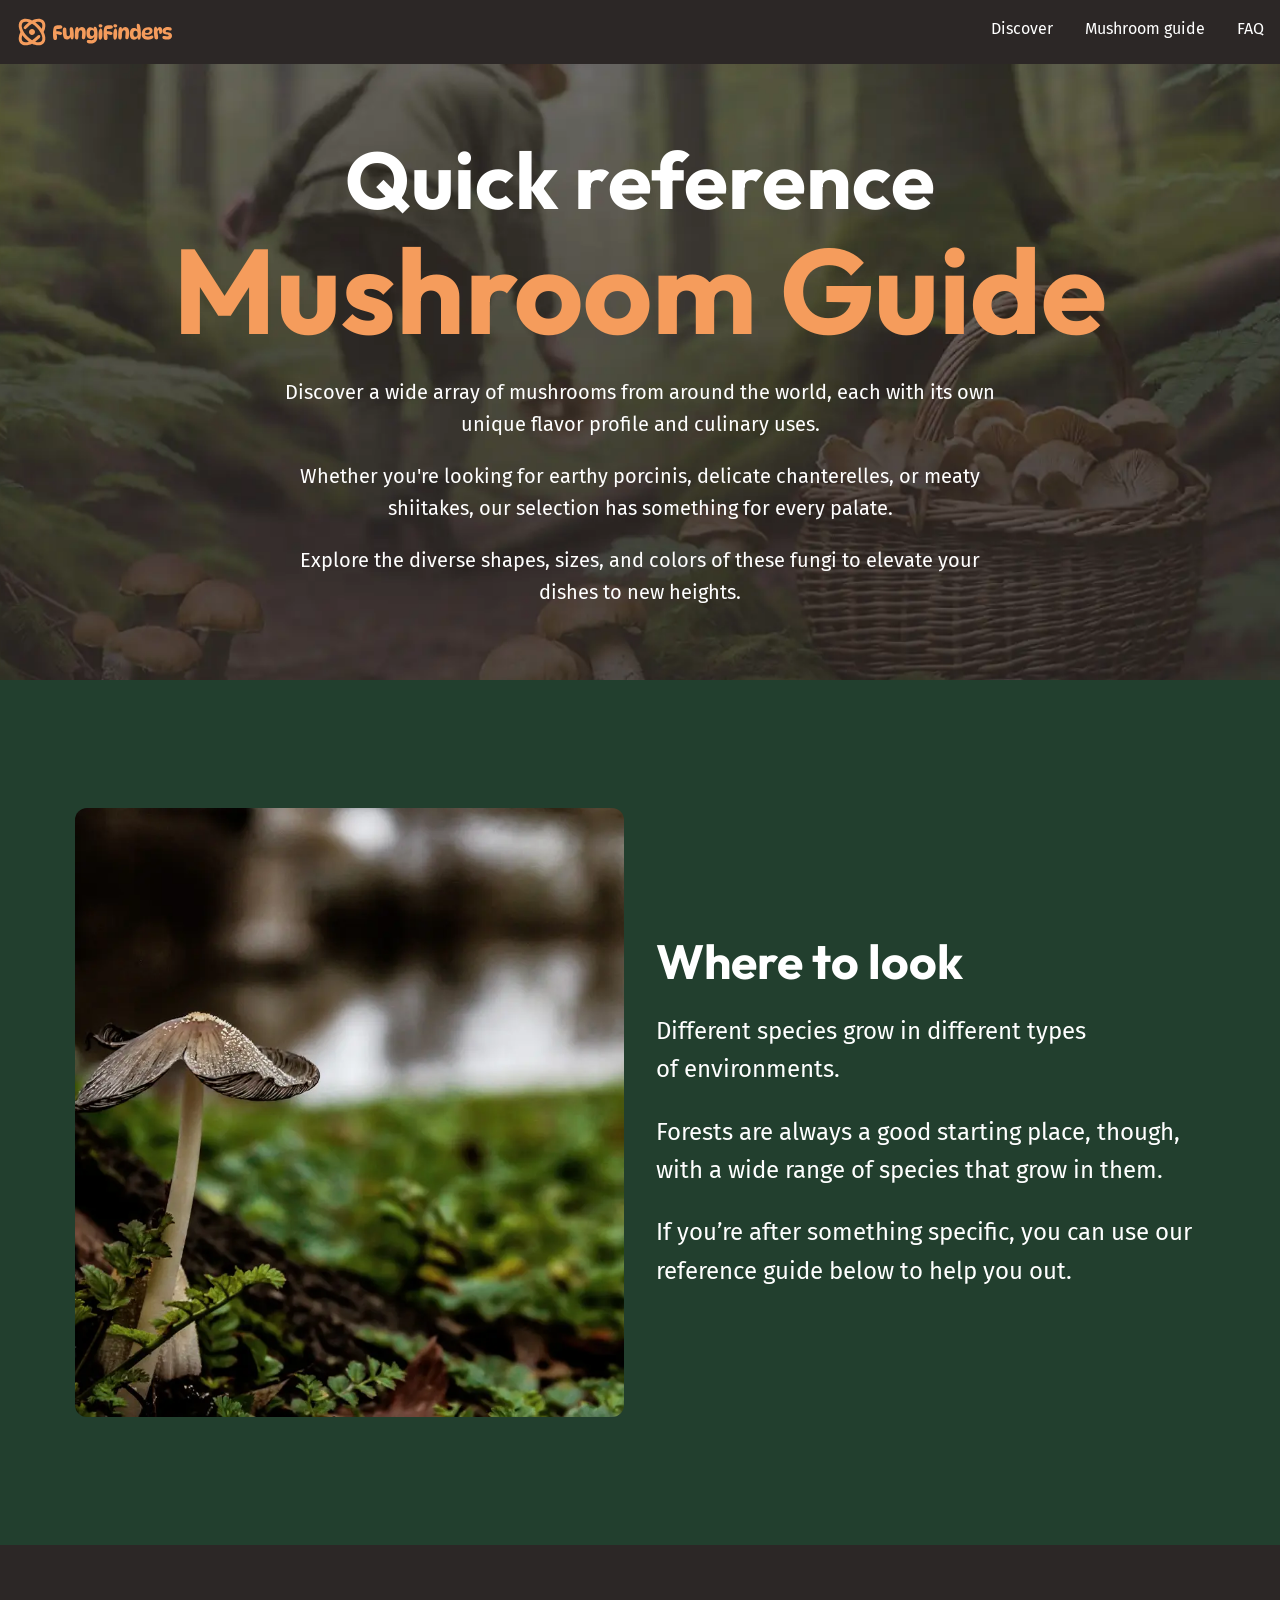
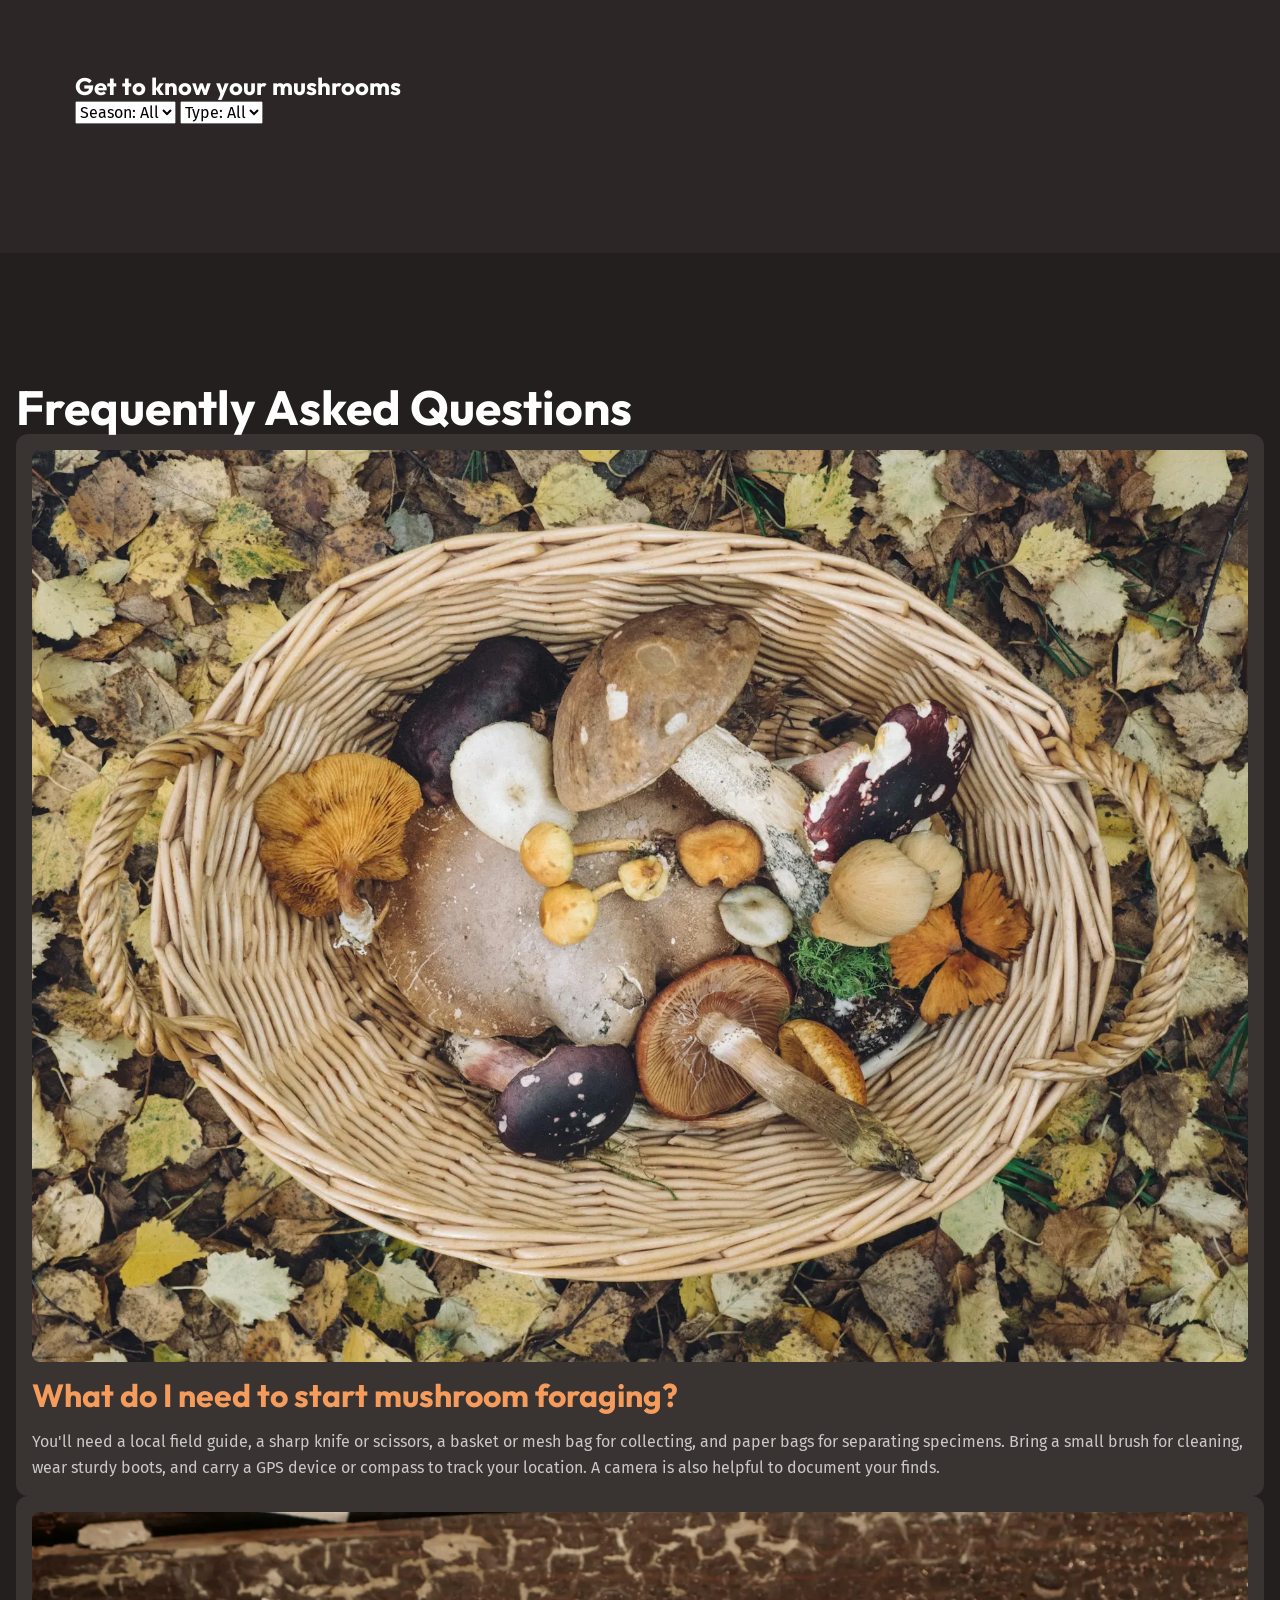
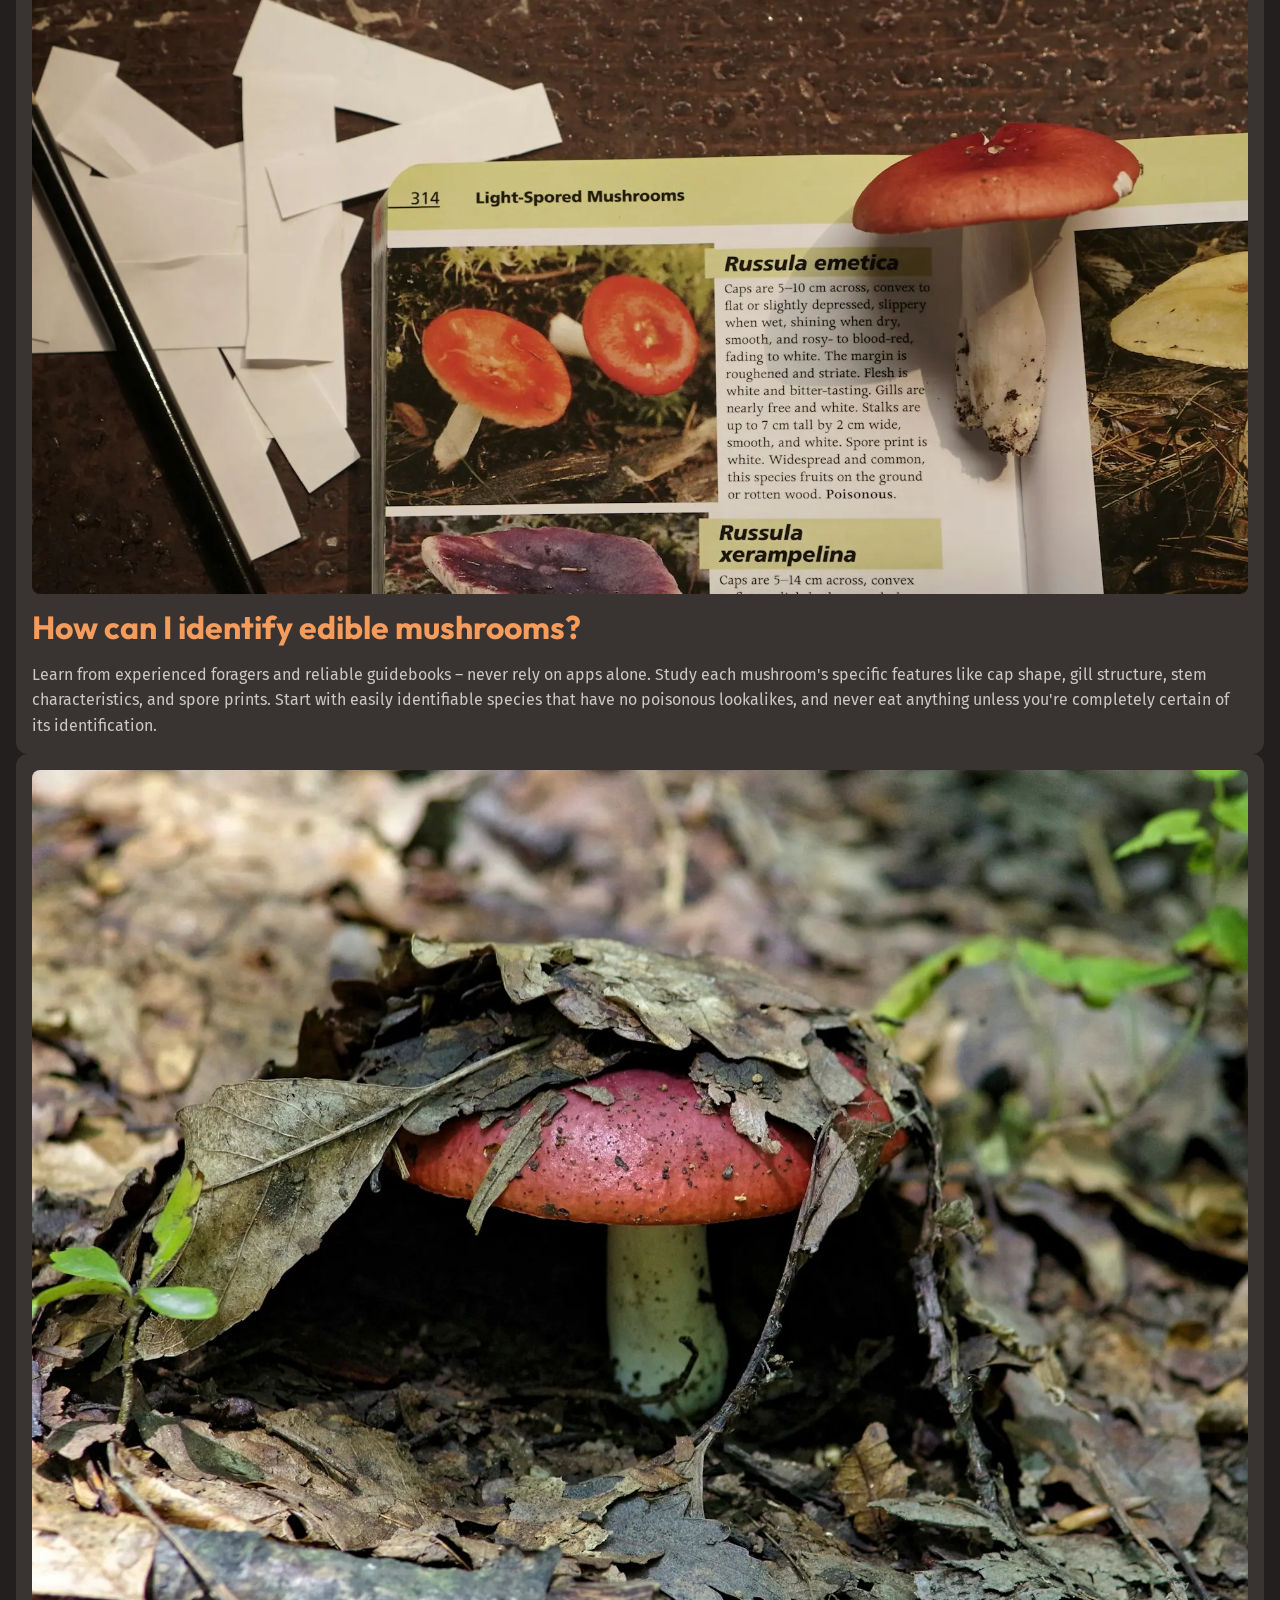
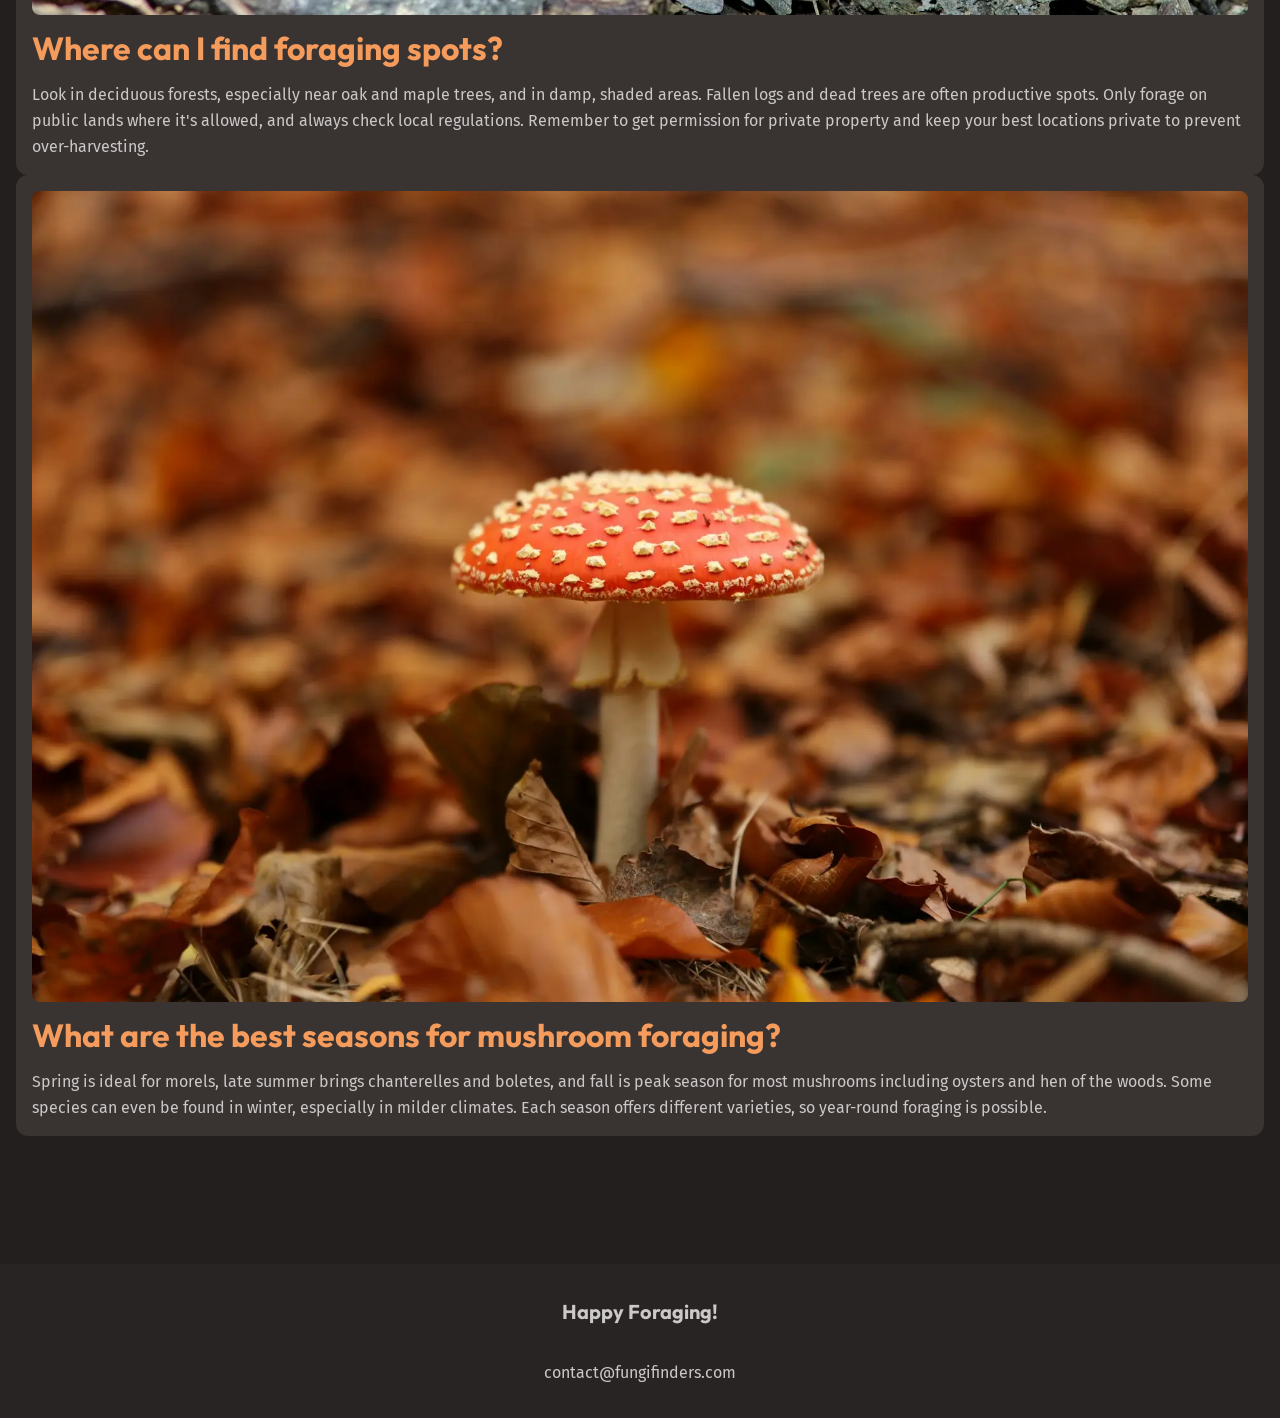
==== mashroom-guide.html @ 483f6371 "feat: stepup the basic html strcture for mashroom-guide html page" ====
<!DOCTYPE html>
<html lang="en">
  <head>
    <meta charset="UTF-8" />
    <meta name="viewport" content="width=device-width, initial-scale=1.0" />
    <link href="styles/styles.css" rel="stylesheet" />
    <script src="main.js" defer></script>
    <title>FungiFinders</title>
  </head>
  <body>
    <a class="skip-to-main" href="#main">Skip to main content</a>
    <header class="site-header">
      <div class="wrapper" data-width="wide">
        <div class="site-header__inner">
          <img src="assets/images/fungi-finders.svg" alt="Fungi Finders" />
          <button aria-controls="primary-nav" aria-expanded="false">
            <span class="visually-hidden">Menu</span>
            <img src="assets/images/hamburger.svg" alt="" />
          </button>
          <nav id="primary-nav" class="primary-navigation">
            <ul>
              <li><a href="/">Discover</a></li>
              <li><a href="#">Mushroom guide</a></li>
              <li><a href="#">FAQ</a></li>
            </ul>
          </nav>
        </div>
      </div>
    </header>
    <main id="main">
      <section class="hero flow section" data-padding="compact">
        <div class="wrapper">
          <h1 class="hero__title">
            Quick reference
            <span>Mushroom Guide</span>
          </h1>
        </div>
        <div class="wrapper" data-width="narrow">
          <div class="flow">
            <p>
              Discover a wide array of mushrooms from around the world, each
              with its own unique flavor profile and culinary uses.
            </p>
            <p>
              Whether you're looking for earthy porcinis, delicate chanterelles,
              or meaty shiitakes, our selection has something for every palate.
            </p>
            <p>
              Explore the diverse shapes, sizes, and colors of these fungi to
              elevate your dishes to new heights.
            </p>
          </div>
        </div>
      </section>

      <section class="background-accent section">
        <div class="wrapper">
          <div
            class="equal-columns"
            data-gap="large"
            data-vertical-alignment="centered"
          >
            <div>
              <img
                src="/assets//images/where-to-look.webp"
                alt="A closeup of a mushroom growing on a lush green forest floor"
              />
            </div>
            <div class="flow text-high-contrast font-size-lg">
              <h2 class="section-title">Where to look</h2>
              <p>Different species grow in different types of environments.</p>
              <p>
                Forests are always a good starting place, though, with a wide
                range of species that grow in them.
              </p>
              <p>
                If you’re after something specific, you can use our reference
                guide below to help you out.
              </p>
            </div>
          </div>
        </div>
      </section>

      <section class="section">
        <div class="wrapper">
          <h2 class="section_title">Get to know your mushrooms</h2>
          <select name="season" id="season">
            <option value="all">Season: All</option>
            <option value="spring">Spring</option>
            <option value="summer">Summer</option>
            <option value="fall">Fall</option>
          </select>
          <select name="edible" id="edible">
            <option value="all">Type: All</option>
            <option value="edible">Edible</option>
            <option value="toxic">Toxic</option>
          </select>
          <div>
            <!-- 12 Cards-->
          </div>
        </div>
      </section>
      <section class="background-extra-dark section">
        <div class="wrapper" data-width="wide">
          <h2 class="section-title">Frequently Asked Questions</h2>

          <div class="card">
            <img
              src="/assets/images/start-foraging.webp"
              alt="a basket full of a viarity of wild mushrooms"
            />
            <h3 class="card__title">
              What do I need to start mushroom foraging?
            </h3>
            <p>
              You'll need a local field guide, a sharp knife or scissors, a
              basket or mesh bag for collecting, and paper bags for separating
              specimens. Bring a small brush for cleaning, wear sturdy boots,
              and carry a GPS device or compass to track your location. A camera
              is also helpful to document your finds.
            </p>
          </div>
          <div class="card">
            <img
              src="assets/images/identify-mushrooms.webp"
              alt="A wild mushroom on top of a page in a mushroom identification book, giving detailed information about that mushroom"
            />
            <h3 class="card__title">How can I identify edible mushrooms?</h3>
            <p>
              Learn from experienced foragers and reliable guidebooks – never
              rely on apps alone. Study each mushroom's specific features like
              cap shape, gill structure, stem characteristics, and spore prints.
              Start with easily identifiable species that have no poisonous
              lookalikes, and never eat anything unless you're completely
              certain of its identification.
            </p>
          </div>
          <div class="card">
            <img
              src="assets/images/where-to-find.webp"
              alt="A mushroom under a pile of leaves, with only one side of it visible"
            />
            <h3 class="card__title">Where can I find foraging spots?</h3>
            <p>
              Look in deciduous forests, especially near oak and maple trees,
              and in damp, shaded areas. Fallen logs and dead trees are often
              productive spots. Only forage on public lands where it's allowed,
              and always check local regulations. Remember to get permission for
              private property and keep your best locations private to prevent
              over-harvesting.
            </p>
          </div>
          <div class="card">
            <img
              src="assets/images/best-seasons.webp"
              alt="A white stemmed mushroom, with a bright orange cap with white spots"
            />
            <h3 class="card__title">
              What are the best seasons for mushroom foraging?
            </h3>
            <p>
              Spring is ideal for morels, late summer brings chanterelles and
              boletes, and fall is peak season for most mushrooms including
              oysters and hen of the woods. Some species can even be found in
              winter, especially in milder climates. Each season offers
              different varieties, so year-round foraging is possible.
            </p>
          </div>
        </div>
      </section>
    </main>
    <footer class="site-footer">
      <p class="site-footer__title">Happy Foraging!</p>
      <a href="mailto:contact@fungifinders.com">contact@fungifinders.com</a>
    </footer>
  </body>
</html>
---- styles/styles.css ----
@font-face {
  font-family: "Outfit";
  src: local("Outfit"), url("../assets/fonts/Outfit-Regular.ttf");
}

@font-face {
  font-family: "Outfit";
  src: local("Outfit Bold"), url("../assets/fonts/Outfit-Bold.ttf");
  font-weight: bold;
}

@font-face {
  font-family: "Fira Sans";
  src: local("FiraSans"), url("../assets/fonts/FiraSans-Regular.ttf");
}

@layer reset {
  *,
  *::before,
  *::after {
    box-sizing: border-box;
  }

  /* https://kilianvalkhof.com/2022/css-html/your-css-reset-needs-text-size-adjust-probably/ */
  html {
    -moz-text-size-adjust: none;
    -webkit-text-size-adjust: none;
    text-size-adjust: none;
  }

  body,
  h1,
  h2,
  h3,
  h4,
  p,
  figure,
  blockquote,
  dl,
  dd {
    margin: 0;
  }

  /* https://www.scottohara.me/blog/2019/01/12/lists-and-safari.html */
  [role="list"] {
    list-style: none;
    margin: 0;
    padding: 0;
  }

  body {
    min-block-size: 100vh;
    line-height: 1.6;
  }

  h1,
  h2,
  h3,
  button,
  input,
  label {
    line-height: 1.1;
  }

  h1,
  h2,
  h3,
  h4 {
    text-wrap: balance;
  }

  p,
  li {
    text-wrap: pretty;
  }

  img,
  picture {
    max-inline-size: 100%;
    display: block;
  }

  input,
  button,
  textarea,
  select {
    font: inherit;
  }
}

@layer base {
  :root {
    --clr-white: hsl(0, 0%, 100%);
    --clr-gray-100: hsl(0, 2%, 79%);
    --clr-brand-400: hsl(25, 88%, 75%);
    --clr-brand-500: hsl(25, 88%, 66%);
    --clr-green-400: hsl(143, 19%, 49%);
    --clr-green-500: hsl(143, 38%, 37%);
    --clr-green-600: hsl(145, 29%, 19%);
    --clr-brown-500: hsl(10, 5%, 25%);
    --clr-brown-600: hsl(9, 7%, 21%);
    --clr-brown-700: hsl(9, 8%, 16%);
    --clr-brown-800: hsl(0, 6%, 15%);
    --clr-brown-900: hsl(0, 6%, 13%);

    --clr-orange-500: hsl(28, 43%, 28%);
    --clr-red-500: hsl(359, 34%, 24%);
    --clr-teal-500: hsl(186, 42%, 25%);

    --ff-body: "Fira Sans", sans-serif;
    --ff-heading: "Outfit", sans-serif;

    --fs-300: 0.875rem;
    --fs-400: 1rem;
    --fs-500: 1.125rem;
    --fs-600: 1.25rem;
    --fs-700: 1.5rem;
    --fs-800: 2rem;
    --fs-900: 3.75rem;
    --fs-1000: 3.75rem;

    @media (width > 760px) {
      --fs-500: 1.25rem;
      --fs-600: 1.5rem;
      --fs-700: 2rem;
      --fs-800: 3rem;
      --fs-900: 5rem;
      --fs-1000: 7.5rem;
    }
  }

  :root {
    --text-main: var(--clr-gray-100);
    --text-high-contrast: var(--clr-white);
    --text-brand: var(--clr-brand-500);
    --text-brand-light: var(--clr-brand-400);

    --background-accent-light: var(--clr-green-400);
    --background-accent-main: var(--clr-green-500);
    --background-accent-dark: var(--clr-green-600);

    --background-extra-light: var(--clr-brown-500);
    --background-light: var(--clr-brown-600);
    --background-main: var(--clr-brown-700);
    --background-dark: var(--clr-brown-800);
    --background-extra-dark: var(--clr-brown-900);

    --font-size-heading-sm: var(--fs-700);
    --font-size-heading-regular: var(--fs-800);
    --font-size-heading-lg: var(--fs-900);
    --font-size-heading-xl: var(--fs-1000);

    --font-size-sm: var(--fs-300);
    --font-size-regular: var(--fs-400);
    --font-size-md: var(--fs-500);
    --font-size-lg: var(--fs-600);

    --border-radius-1: 0.25rem;
    --border-radius-2: 0.5rem;
    --border-radius-3: 0.75rem;
  }

  html {
    font-family: var(--ff-body);
    line-height: 1.6;
  }

  body {
    font-size: var(--font-size-regular);
    color: var(--text-main);
    background-color: var(--background-main);
  }

  h1,
  h2,
  h3,
  h4 {
    font-family: var(--ff-heading);
    font-weight: 700;
    color: var(--text-high-contrast);
  }

  a {
    color: var(--text-high-contrast);
  }

  a:hover,
  a:focus-visible {
    color: var(--text-brand);
  }

  img {
    border-radius: var(--border-radius-2);

    @media (width > 760px) {
      border-radius: var(--border-radius-3);
    }
  }
}

@layer layout {
  .flow > * + * {
    margin-block-start: 1em;
  }

  .section {
    --padding: 3.75rem;
    padding-block: var(--padding);

    @media (width > 760px) {
      --padding: 8rem;

      &[data-padding="compact"] {
        --padding: 4.5rem;
      }
    }
  }

  .wrapper {
    --wrapper-max-size: 1130px;

    max-inline-size: var(--wrapper-max-size);
    margin-inline: auto;
    padding-inline: 1rem;

    /* help to match figma width size by removing padding from width*/
    box-sizing: content-box;

    &[data-width="narrow"] {
      --wrapper-max-size: 720px;
    }
    &[data-width="wide"] {
      --wrapper-max-size: 1330px;
    }
  }
}

@layer components {

  .skip-to-main:not(:focus) {
    clip: rect(0 0 0 0);
    clip-path: inset(50%);
    height: 1px;
    overflow: hidden;
    position: absolute;
    white-space: nowrap;
    width: 1px;
  }

  .skip-to-main {
    text-decoration: none;
    font-size: var(--font-size-lg);
    color: var(--text-high-contrast);
    background-color: var(--background-accent-main);
    padding: 1rem;
    border-radius: var(--border-radius-2);
    position: absolute;
    top: 10px;
    left: 10px;
  }

  .site-header {
    padding-block: 1rem;
  }

  .site-header__inner {
    display: flex;
    justify-content: space-between;
    gap: 0.5rem 2rem;
    flex-wrap: wrap;
  }

  [aria-controls="primary-nav"] {
    display: none;
  }

  [aria-controls="primary-nav"]{
    z-index: 100;
    background-color: transparent;
    border: 0;

    img {
      border-radius: 0;
      cursor: pointer;
    }
  }

  .primary-navigation {
    ul {
      display: flex;
      gap: 2rem;
      flex-wrap: wrap;
      list-style: none;
      margin: 0;
      padding: 0;
    }
    a {
      text-decoration: none;
    }

    @media (width < 760px) {
      display: none;
      position: absolute;
      z-index: 10;
      top: 0;
      right: 0;
      background-color: var(--background-accent-main);
      padding: 2rem;
      font-size: var(--font-size-lg);
      font-weight: 700;
      border-radius: 0 0 0 var(--border-radius-2);

      ul {
        flex-direction: column;
        gap: 0;
      }

      li + li {
        margin-block-start: 2rem;
        padding-block-start: 2rem;
        border-block-start: 2px solid var(--background-accent-light);
      }
    }
  }

  @media (width < 760px) {
    [aria-controls="primary-nav"] {
      display: block;
    }

    [aria-expanded="true"] ~ .primary-navigation {
      display: block;
    }
  }

  .site-footer {
    background-color: var(--background-dark);
    padding-block: 2rem;
    text-align: center;

    display: grid;
    gap: 2rem;

    a {
      text-decoration: none;
      color: var(--text-main);

      &:hover,
      &:focus-visible {
        color: var(--text-brand-light);
      }
    }
  }

  .site-footer__title {
    font-size: var(--font-size-md);
    font-family: var(--ff-heading);
    font-weight: 700;
  }

  .equal-columns {
    display: grid;
    gap: var(--equal-columns-gap, 1rem);
    align-items: var(--equal-columns-vertical-alignment, stretch);

    @media (width > 760px) {
      grid-auto-flow: column;
      grid-auto-columns: 1fr;
    }

    &[data-gap="large"] {
      --equal-columns-gap: 2rem;
    }
    &[data-vertical-alignment="centered"] {
      --equal-columns-vertical-alignment: center;
    }
  }

  .hero {
    text-align: center;
    color: var(--text-high-contrast);
    font-size: var(--font-size-md);
    background-image: url("../assets/images/hero.webp");
    background-size: cover;
    background-position: center;
  }

  .hero__title {
    font-size: var(--font-size-heading-lg);

    span {
      color: var(--text-brand);
      font-size: var(--font-size-heading-xl);
      display: block;
    }
  }

  .card {
    display: grid;
    gap: var(--card-gap, 1rem);
    align-content: start;
    justify-items: start;
    padding: 1rem;
    border-radius: var(--border-radius-3);
    background-color: var(--background-light);

    img {
      border-radius: var(--border-radius-2);
    }
  }
  .card__title {
    color: var(--card-title-color, var(--text-brand));
    font-size: var(--card-title-font-size, var(--font-size-heading-sm));
  }

  .button {
    display: inline-flex;
    cursor: pointer;
    text-decoration: none;
    font-size: var(--font-size-md);
    font-family: var(--ff-heading);
    font-weight: 700;
    background-color: var(--background-accent-main);
    padding: 0.5rem 1rem;
    border-radius: var(--border-radius-1);
  }

  .button:hover,
  .button:focus-visible {
    color: var(--text-high-contrast);
    background-color: var(--background-accent-light);
  }
}

@layer utilities {
  .visually-hidden {
    clip: rect(0 0 0 0);
    clip-path: inset(50%);
    height: 1px;
    overflow: hidden;
    position: absolute;
    white-space: nowrap;
    width: 1px;
  }

  .text-center {
    text-align: center;
  }

  .text-brand {
    color: var(--text-brand);
  }

  .text-high-contrast {
    color: var(--text-high-contrast);
  }

  .section-title {
    font-size: var(--font-size-heading-regular);
  }

  .background-base {
    background-color: var(--background-main);
  }
  .background-light {
    background-color: var(--background-light);
  }
  .background-extra-light {
    background-color: var(--background-extra-light);
  }
  .background-dark {
    background-color: var(--background-dark);
  }
  .background-extra-dark {
    background-color: var(--background-extra-dark);
  }

  .background-accent {
    background-color: var(--background-accent-dark);
  }

  .font-size-sm {
    font-size: var(--font-size-sm);
  }

  .font-size-regular {
    font-size: var(--font-size-regular);
  }
  .font-size-md {
    font-size: var(--font-size-md);
  }
  .font-size-lg {
    font-size: var(--font-size-lg);
  }
}
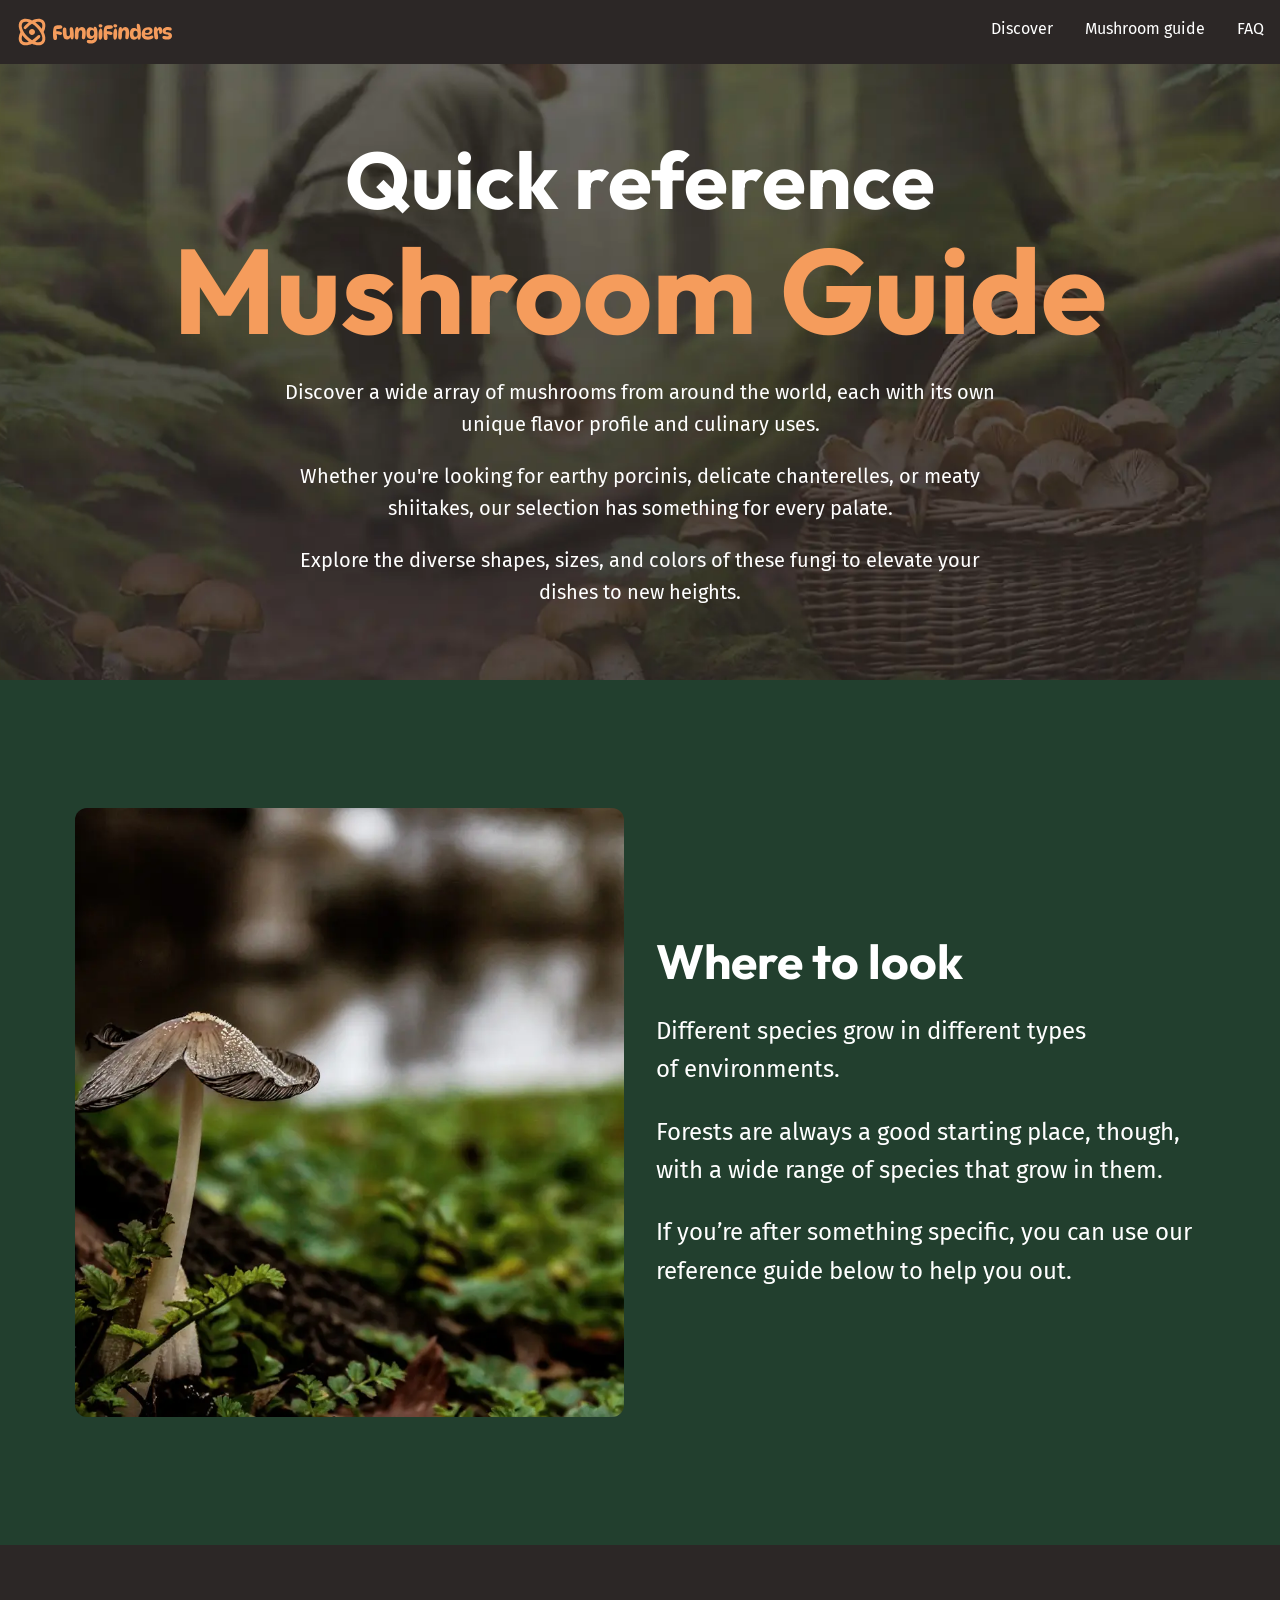
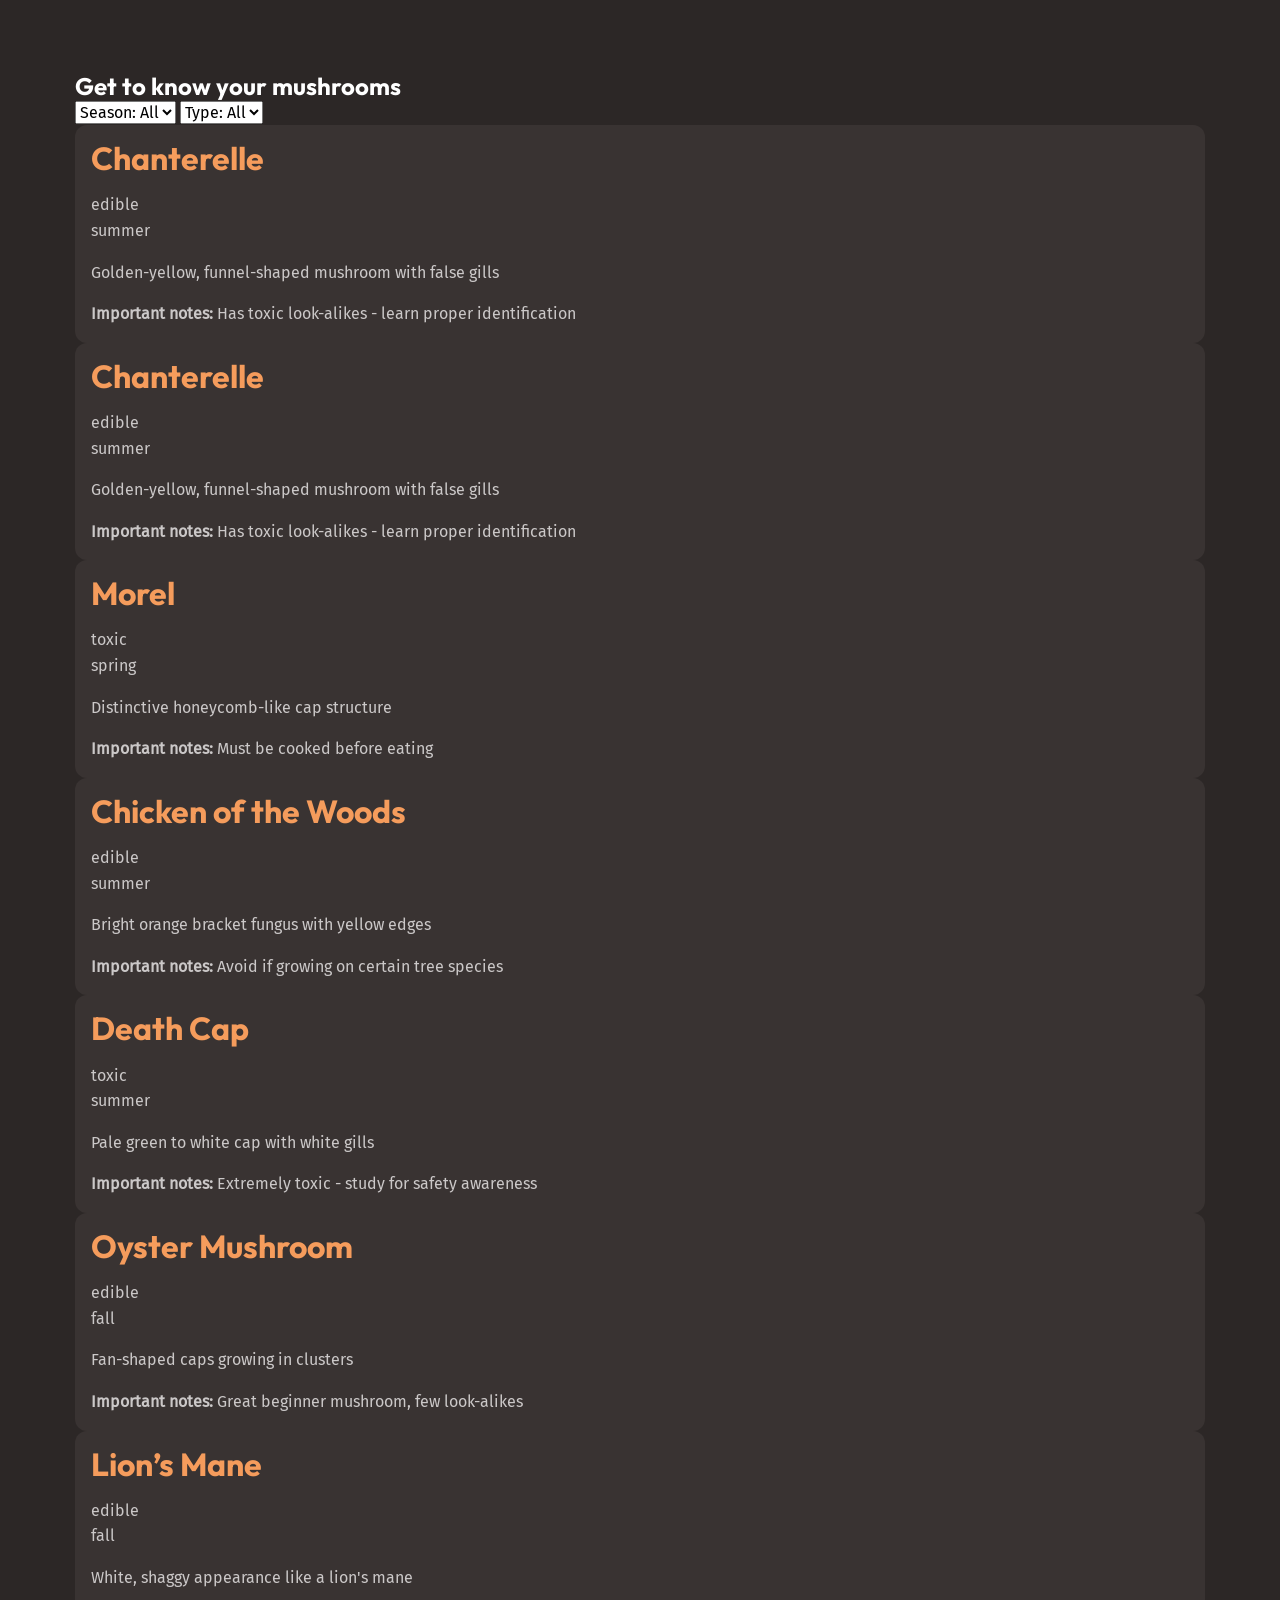
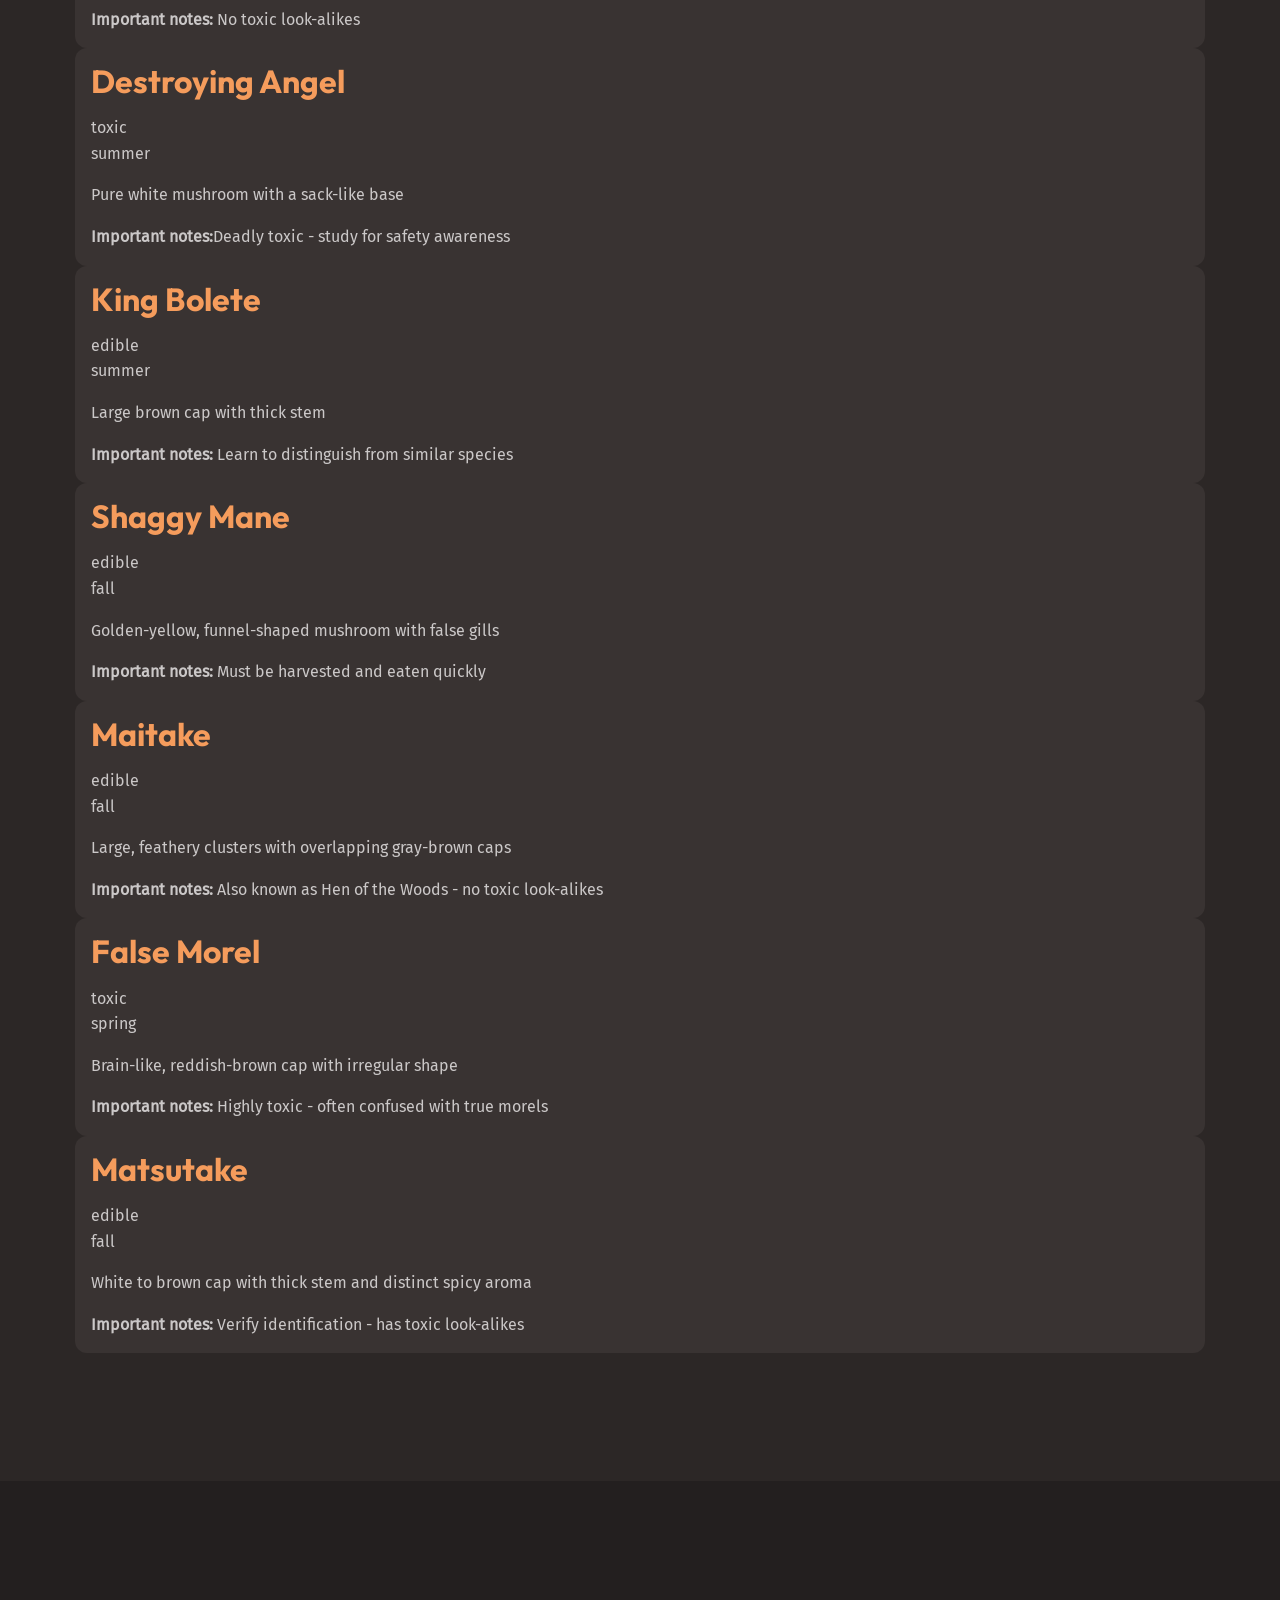
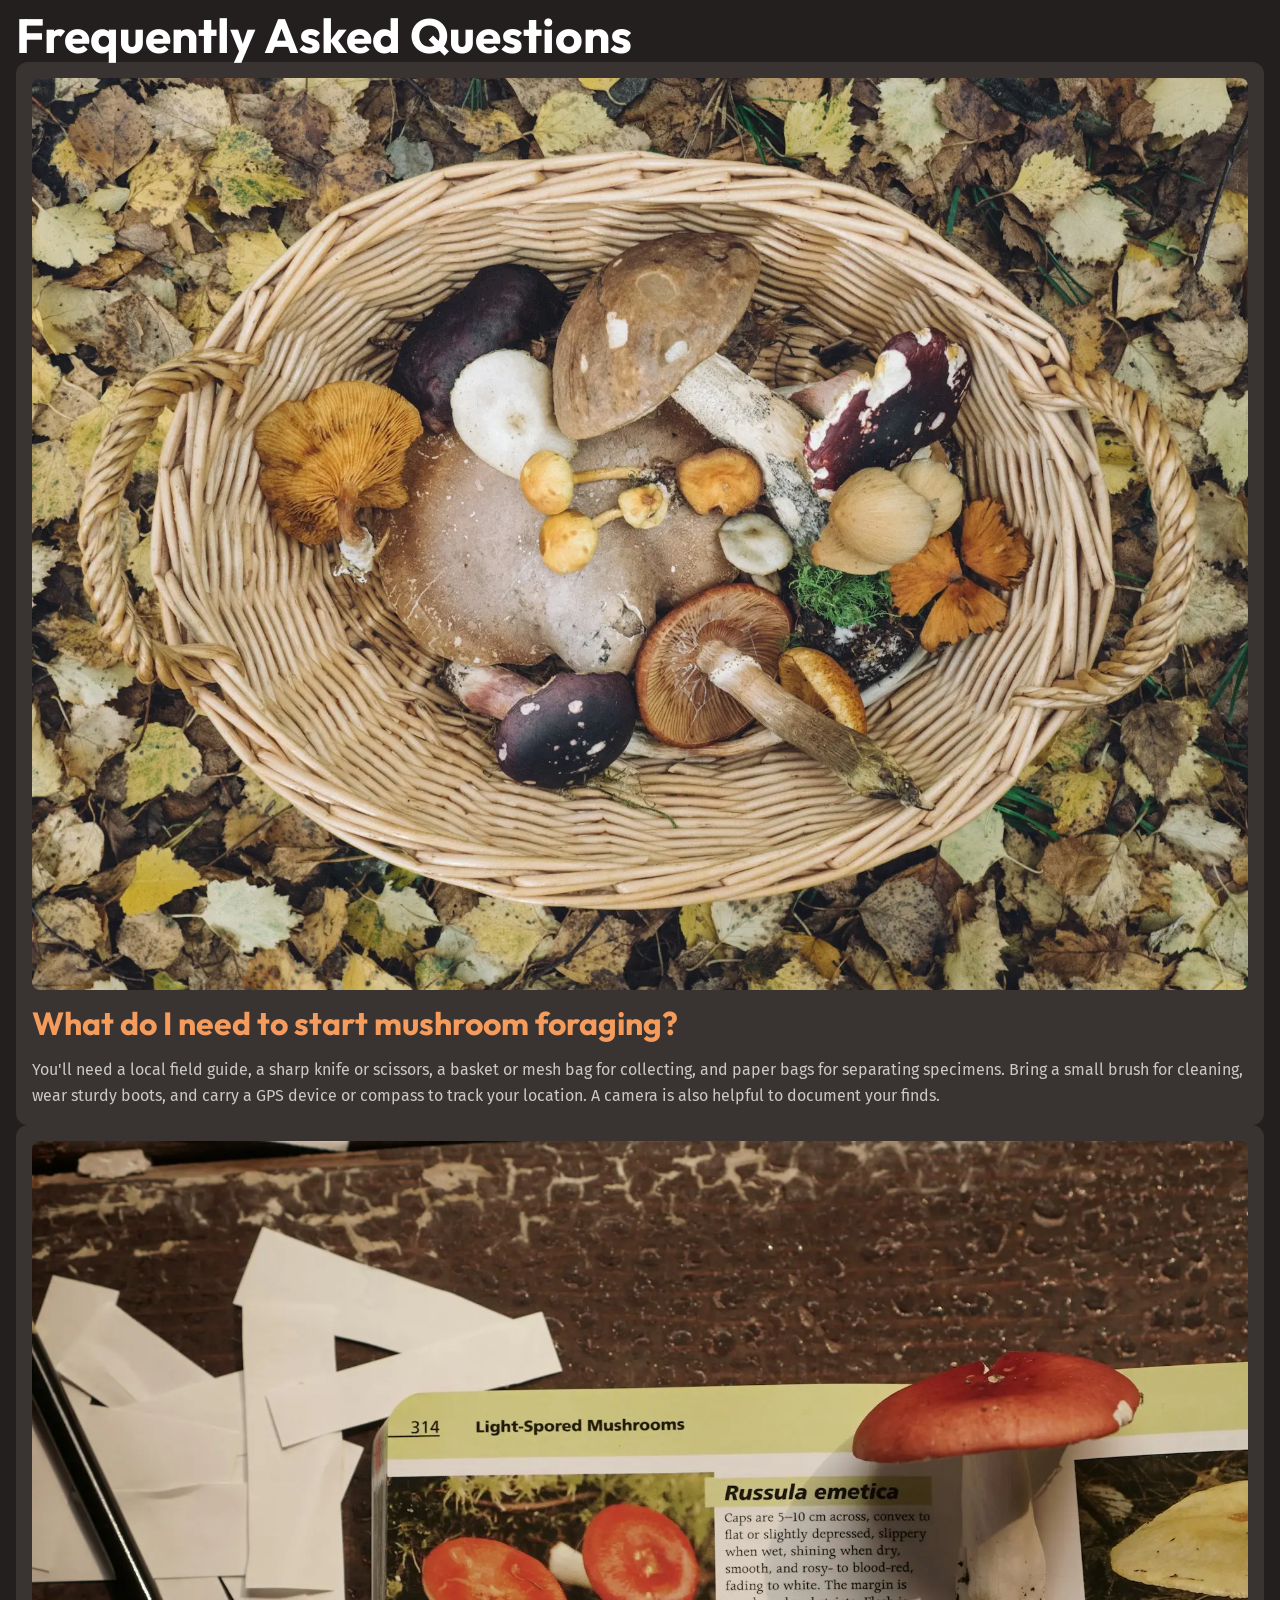
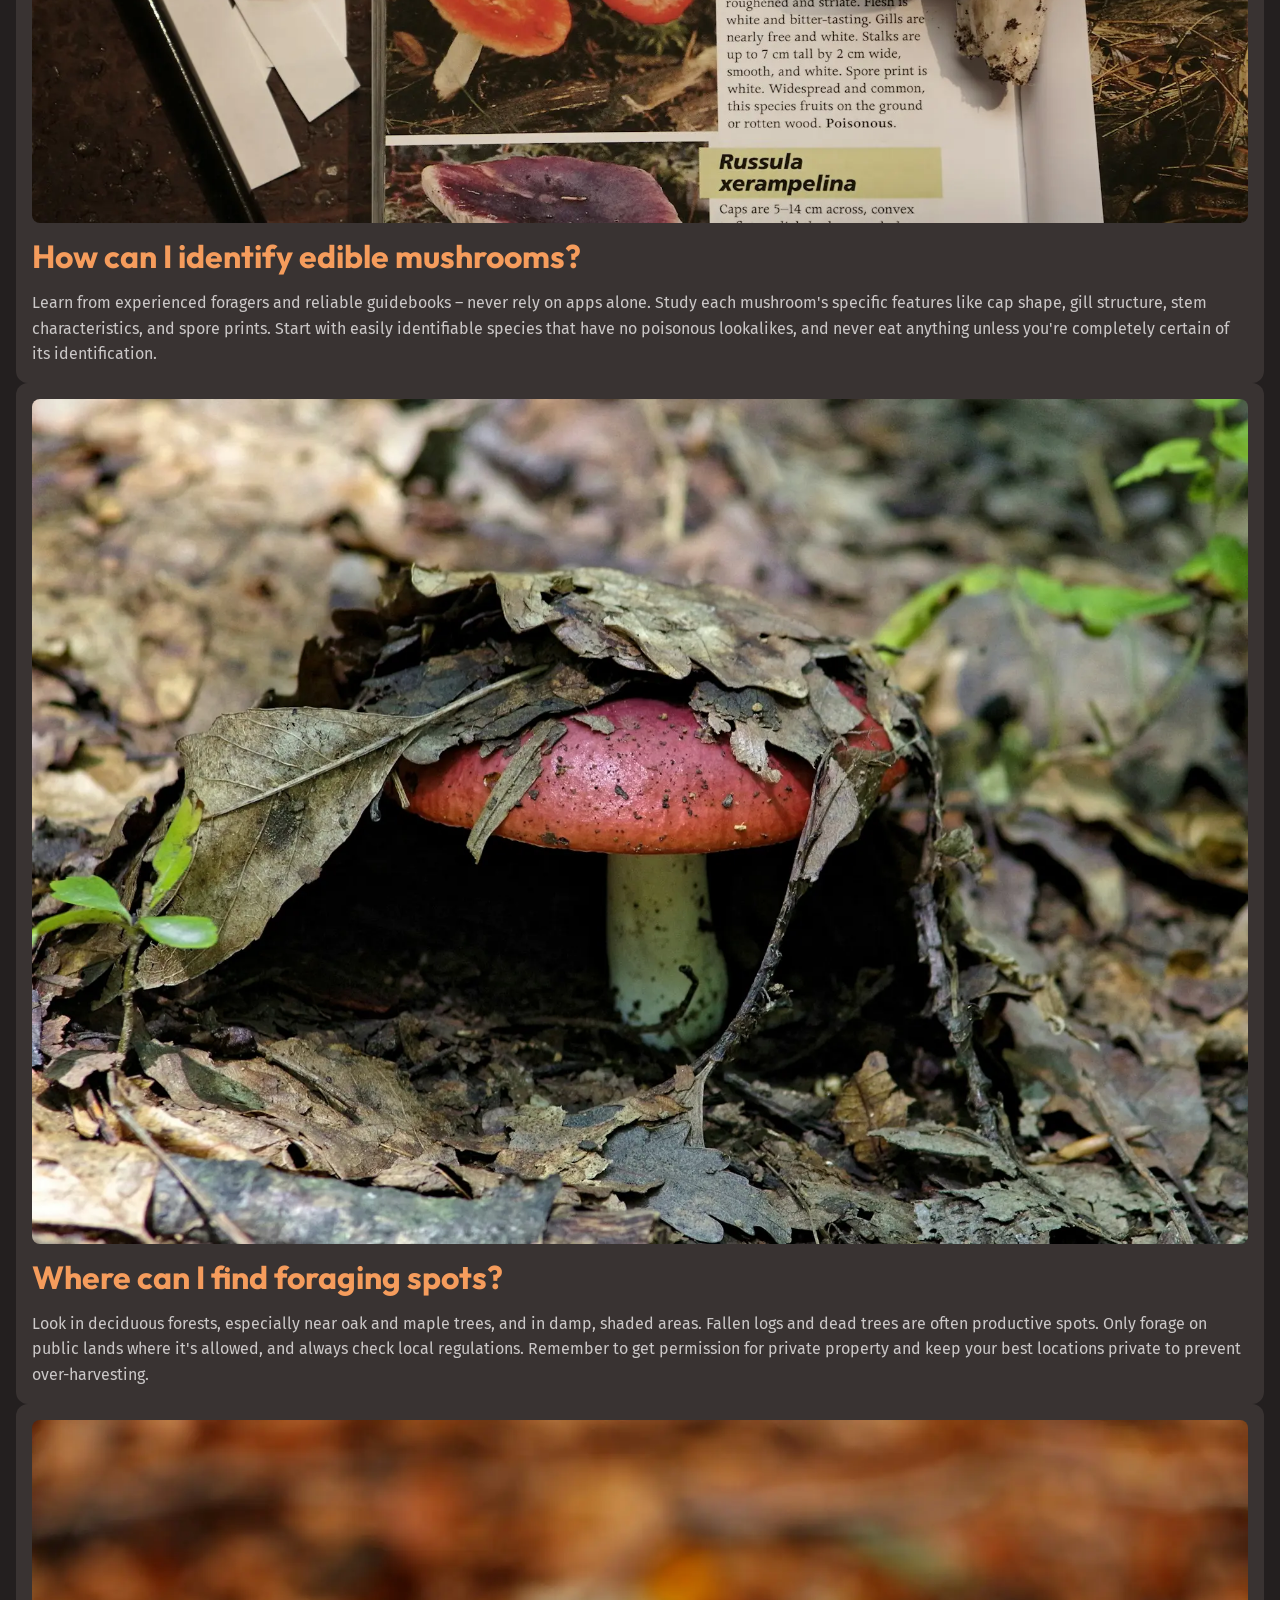
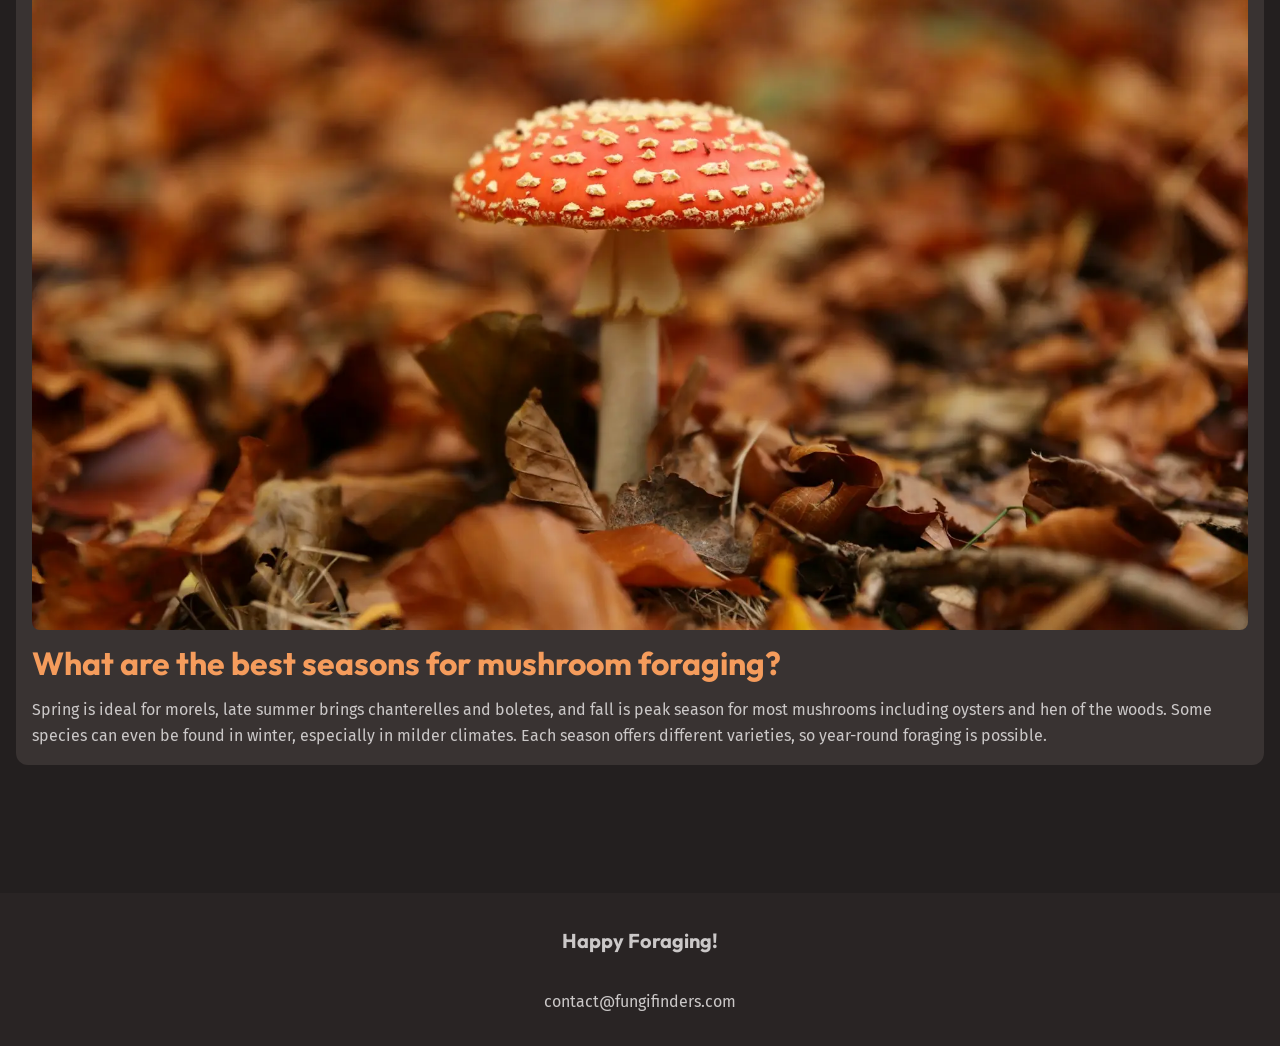
==== commit bc41f7e2: "feat: add mushroom guide cart items" ====
--- a/mashroom-guide.html
+++ b/mashroom-guide.html
@@ -82,7 +82,7 @@
         </div>
       </section>
 
-      <section class="section">
+      <section class="mushroom-guide section">
         <div class="wrapper">
           <h2 class="section_title">Get to know your mushrooms</h2>
           <select name="season" id="season">
@@ -96,8 +96,331 @@
             <option value="edible">Edible</option>
             <option value="toxic">Toxic</option>
           </select>
-          <div>
-            <!-- 12 Cards-->
+          <div class="grid-auto-fit">
+            <div class="card">
+              <h3 class="card__title">Chanterelle</h3>
+              <ul
+                class="tag-list"
+                role="list"
+                aria-label="Mashroom characteristics"
+              >
+                <li data-edible="edible">
+                  <span class="visually-hidden">This mushroom is</span>
+                  edible
+                </li>
+                <li data-season="summer">
+                  <span class="visually-hidden"
+                    >You can harvest this mushroom in the</span
+                  >
+                  summer
+                </li>
+              </ul>
+              <p>Golden-yellow, funnel-shaped mushroom with false gills</p>
+              <div class="card__note">
+                <strong> Important notes: </strong>
+                Has toxic look-alikes - learn proper identification
+              </div>
+            </div>
+            <div class="card">
+              <h3 class="card__title">Chanterelle</h3>
+              <ul
+                class="tag-list"
+                role="list"
+                aria-label="Mushroom characteristics"
+              >
+                <li data-edible="edible">
+                  <span class="visually-hidden">This mushroom is</span>
+                  edible
+                </li>
+                <li data-season="summer">
+                  <span class="visually-hidden"
+                    >You can harvest this mushroom in the</span
+                  >
+                  summer
+                </li>
+              </ul>
+
+              <p>Golden-yellow, funnel-shaped mushroom with false gills</p>
+              <div class="card__note">
+                <strong>Important notes:</strong> Has toxic look-alikes - learn
+                proper identification
+              </div>
+            </div>
+            <div class="card">
+              <h3 class="card__title">Morel</h3>
+              <ul
+                class="tag-list"
+                role="list"
+                aria-label="Mushroom characteristics"
+              >
+                <li data-edible="toxic">
+                  <span class="visually-hidden">This mushroom is</span>
+                  toxic
+                </li>
+                <li data-season="spring">
+                  <span class="visually-hidden"
+                    >You can harvest this mushroom in the</span
+                  >
+                  spring
+                </li>
+              </ul>
+
+              <p>Distinctive honeycomb-like cap structure</p>
+              <div class="card__note">
+                <strong>Important notes:</strong> Must be cooked before eating
+              </div>
+            </div>
+
+            <div class="card">
+              <h3 class="card__title">Chicken of the Woods</h3>
+              <ul
+                class="tag-list"
+                role="list"
+                aria-label="Mushroom characteristics"
+              >
+                <li data-edible="edible">
+                  <span class="visually-hidden">This mushroom is</span>
+                  edible
+                </li>
+                <li data-season="summer">
+                  <span class="visually-hidden"
+                    >You can harvest this mushroom in the</span
+                  >
+                  summer
+                </li>
+              </ul>
+
+              <p>Bright orange bracket fungus with yellow edges</p>
+              <div class="card__note">
+                <strong>Important notes:</strong> Avoid if growing on certain
+                tree species
+              </div>
+            </div>
+
+            <div class="card">
+              <h3 class="card__title">Death Cap</h3>
+              <ul
+                class="tag-list"
+                role="list"
+                aria-label="Mushroom characteristics"
+              >
+                <li data-edible="toxic">
+                  <span class="visually-hidden">This mushroom is</span>
+                  toxic
+                </li>
+                <li data-season="summer">
+                  <span class="visually-hidden"
+                    >You can harvest this mushroom in the</span
+                  >
+                  summer
+                </li>
+              </ul>
+
+              <p>Pale green to white cap with white gills</p>
+              <div class="card__note">
+                <strong>Important notes:</strong> Extremely toxic - study for
+                safety awareness
+              </div>
+            </div>
+            <div class="card">
+              <h3 class="card__title">Oyster Mushroom</h3>
+              <ul
+                class="tag-list"
+                role="list"
+                aria-label="Mushroom characteristics"
+              >
+                <li data-edible="edible">
+                  <span class="visually-hidden">This mushroom is</span>
+                  edible
+                </li>
+                <li data-season="fall">
+                  <span class="visually-hidden"
+                    >You can harvest this mushroom in the</span
+                  >
+                  fall
+                </li>
+              </ul>
+
+              <p>Fan-shaped caps growing in clusters</p>
+              <div class="card__note">
+                <strong>Important notes:</strong> Great beginner mushroom, few
+                look-alikes
+              </div>
+            </div>
+            <div class="card">
+              <h3 class="card__title">Lion’s Mane</h3>
+              <ul
+                class="tag-list"
+                role="list"
+                aria-label="Mushroom characteristics"
+              >
+                <li data-edible="edible">
+                  <span class="visually-hidden">This mushroom is</span>
+                  edible
+                </li>
+                <li data-season="fall">
+                  <span class="visually-hidden"
+                    >You can harvest this mushroom in the</span
+                  >
+                  fall
+                </li>
+              </ul>
+
+              <p>White, shaggy appearance like a lion's mane</p>
+              <div class="card__note">
+                <strong>Important notes:</strong> No toxic look-alikes
+              </div>
+            </div>
+            <div class="card">
+              <h3 class="card__title">Destroying Angel</h3>
+              <ul
+                class="tag-list"
+                role="list"
+                aria-label="Mushroom characteristics"
+              >
+                <li data-edible="edible">
+                  <span class="visually-hidden">This mushroom is</span>
+                  toxic
+                </li>
+                <li data-season="summer">
+                  <span class="visually-hidden"
+                    >You can harvest this mushroom in the</span
+                  >
+                  summer
+                </li>
+              </ul>
+
+              <p>Pure white mushroom with a sack-like base</p>
+              <div class="card__note">
+                <strong>Important notes:</strong>Deadly toxic - study for safety
+                awareness
+              </div>
+            </div>
+            <div class="card">
+              <h3 class="card__title">King Bolete</h3>
+              <ul
+                class="tag-list"
+                role="list"
+                aria-label="Mushroom characteristics"
+              >
+                <li data-edible="edible">
+                  <span class="visually-hidden">This mushroom is</span>
+                  edible
+                </li>
+                <li data-season="summer">
+                  <span class="visually-hidden"
+                    >You can harvest this mushroom in the</span
+                  >
+                  summer
+                </li>
+              </ul>
+
+              <p>Large brown cap with thick stem</p>
+              <div class="card__note">
+                <strong>Important notes:</strong> Learn to distinguish from
+                similar species
+              </div>
+            </div>
+            <div class="card">
+              <h3 class="card__title">Shaggy Mane</h3>
+              <ul
+                class="tag-list"
+                role="list"
+                aria-label="Mushroom characteristics"
+              >
+                <li data-edible="edible">
+                  <span class="visually-hidden">This mushroom is</span>
+                  edible
+                </li>
+                <li data-season="fall">
+                  <span class="visually-hidden"
+                    >You can harvest this mushroom in the</span
+                  >
+                  fall
+                </li>
+              </ul>
+
+              <p>Golden-yellow, funnel-shaped mushroom with false gills</p>
+              <div class="card__note">
+                <strong>Important notes:</strong> Must be harvested and eaten
+                quickly
+              </div>
+            </div>
+            <div class="card">
+              <h3 class="card__title">Maitake</h3>
+              <ul
+                class="tag-list"
+                role="list"
+                aria-label="Mushroom characteristics"
+              >
+                <li data-edible="edible">
+                  <span class="visually-hidden">This mushroom is</span>
+                  edible
+                </li>
+                <li data-season="fall">
+                  <span class="visually-hidden"
+                    >You can harvest this mushroom in the</span
+                  >
+                  fall
+                </li>
+              </ul>
+
+              <p>Large, feathery clusters with overlapping gray-brown caps</p>
+              <div class="card__note">
+                <strong>Important notes:</strong> Also known as Hen of the Woods
+                - no toxic look-alikes
+              </div>
+            </div>
+            <div class="card">
+              <h3 class="card__title">False Morel</h3>
+              <ul
+                class="tag-list"
+                role="list"
+                aria-label="Mushroom characteristics"
+              >
+                <li data-edible="toxic">
+                  <span class="visually-hidden">This mushroom is</span>
+                  toxic
+                </li>
+                <li data-season="spring">
+                  <span class="visually-hidden"
+                    >You can harvest this mushroom in the</span
+                  >
+                  spring
+                </li>
+              </ul>
+
+              <p>Brain-like, reddish-brown cap with irregular shape</p>
+              <div class="card__note">
+                <strong>Important notes:</strong> Highly toxic - often confused
+                with true morels
+              </div>
+            </div>
+            <div class="card">
+              <h3 class="card__title">Matsutake</h3>
+              <ul
+                class="tag-list"
+                role="list"
+                aria-label="Mushroom characteristics"
+              >
+                <li data-edible="edible">
+                  <span class="visually-hidden">This mushroom is</span>
+                  edible
+                </li>
+                <li data-season="fall">
+                  <span class="visually-hidden"
+                    >You can harvest this mushroom in the</span
+                  >
+                  fall
+                </li>
+              </ul>
+
+              <p>White to brown cap with thick stem and distinct spicy aroma</p>
+              <div class="card__note">
+                <strong>Important notes:</strong> Verify identification - has
+                toxic look-alikes
+              </div>
+            </div>
           </div>
         </div>
       </section>
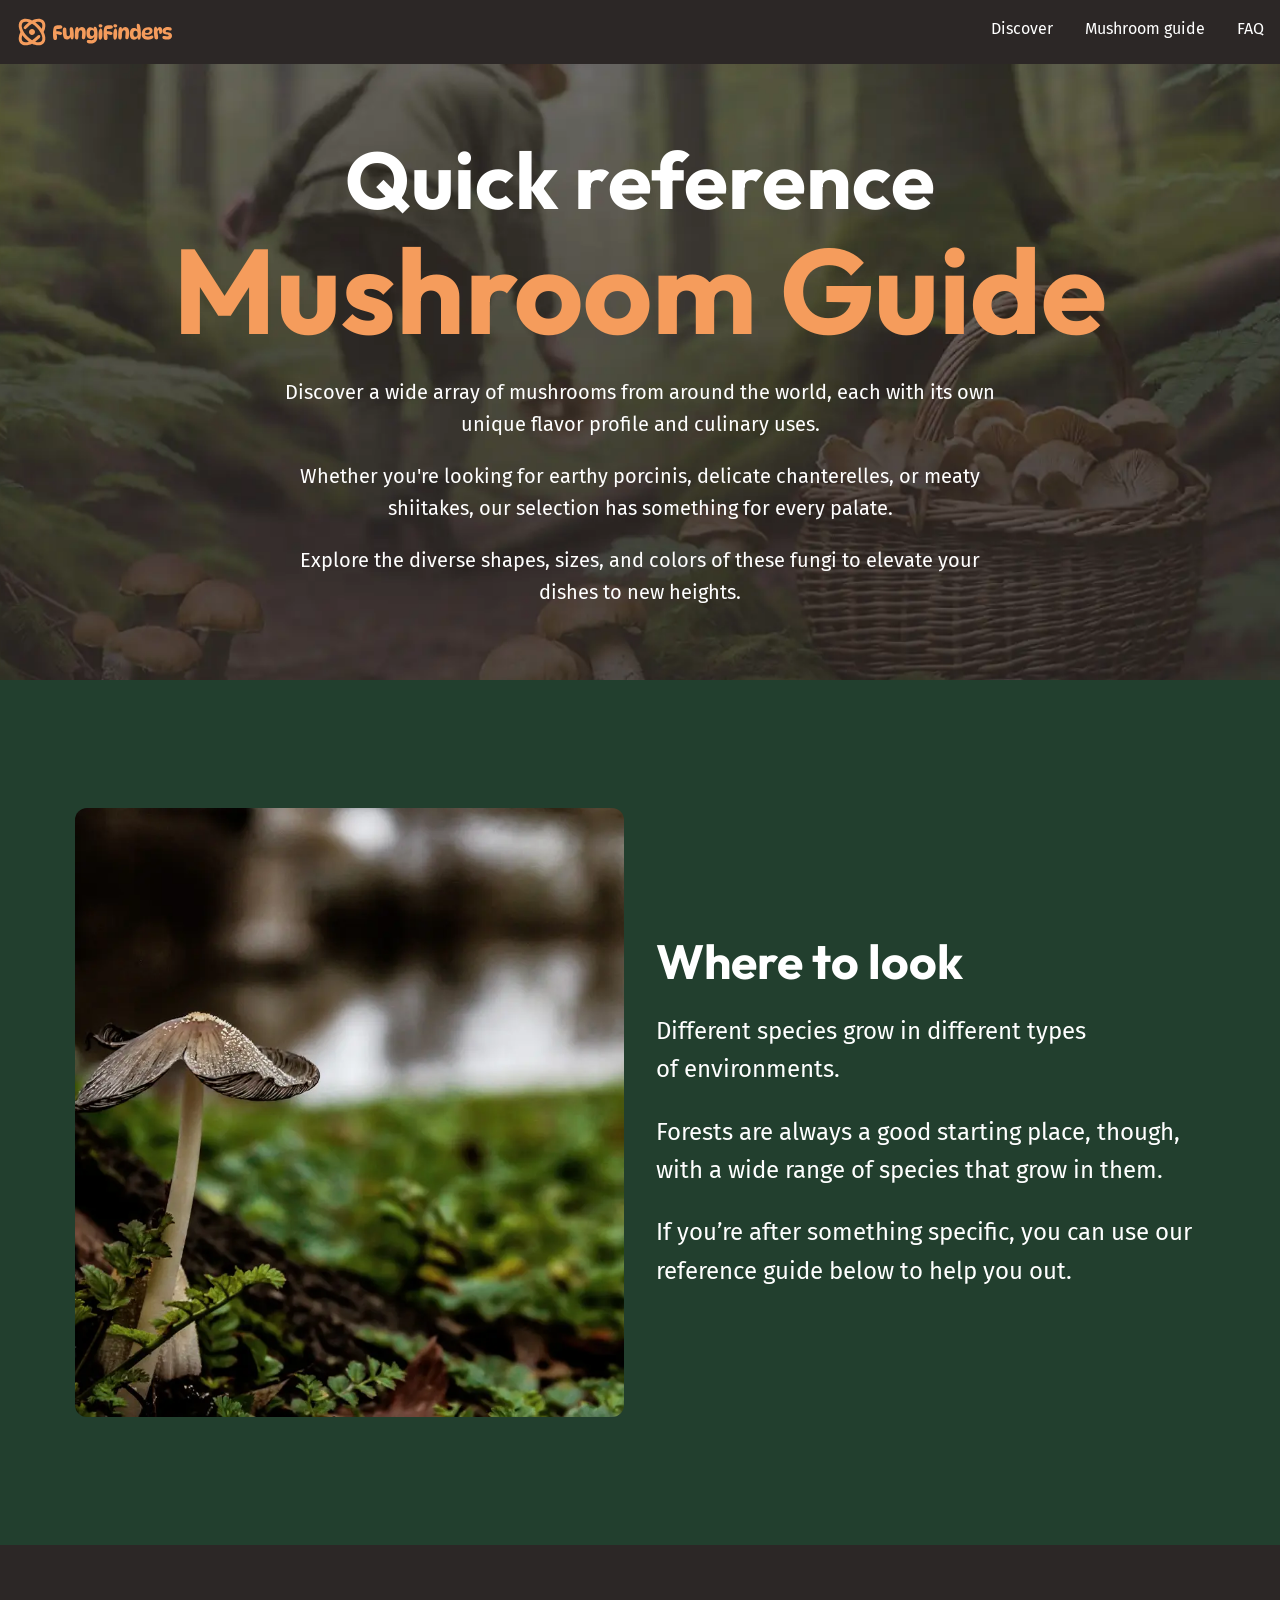
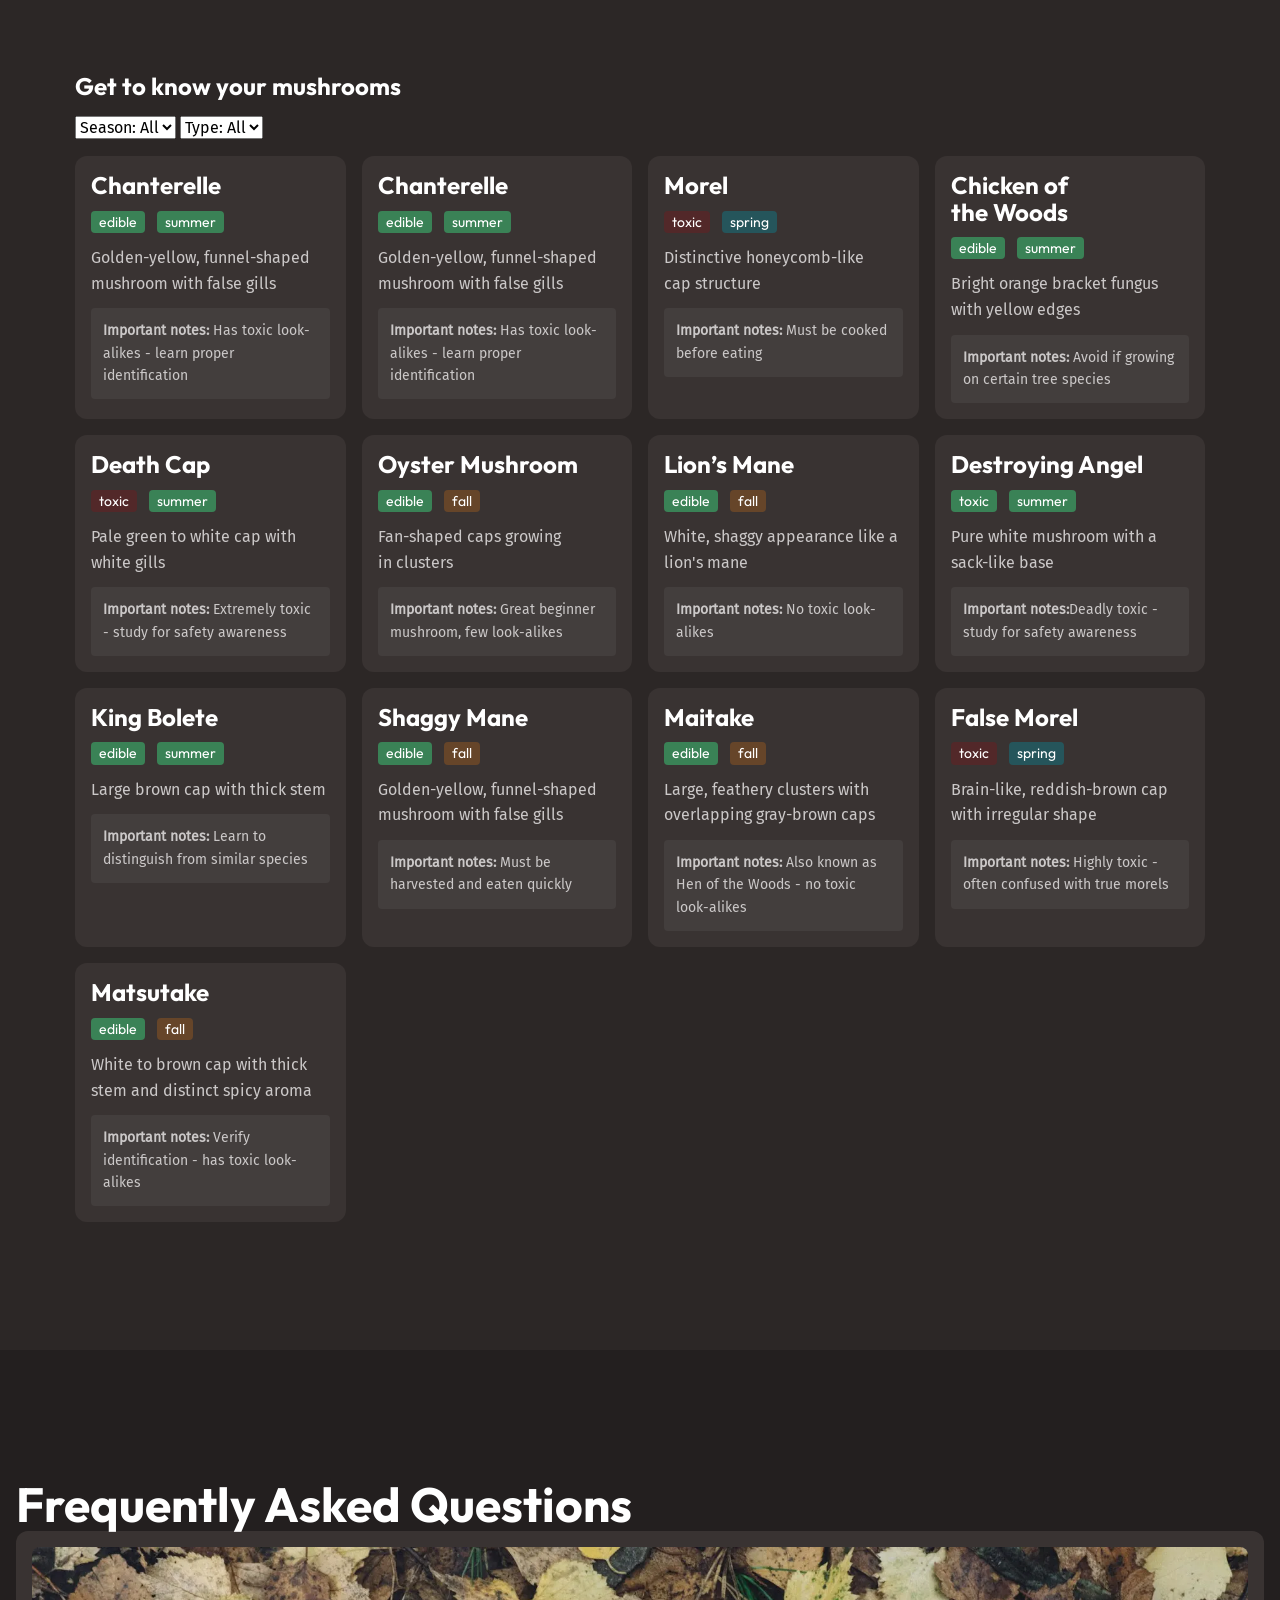
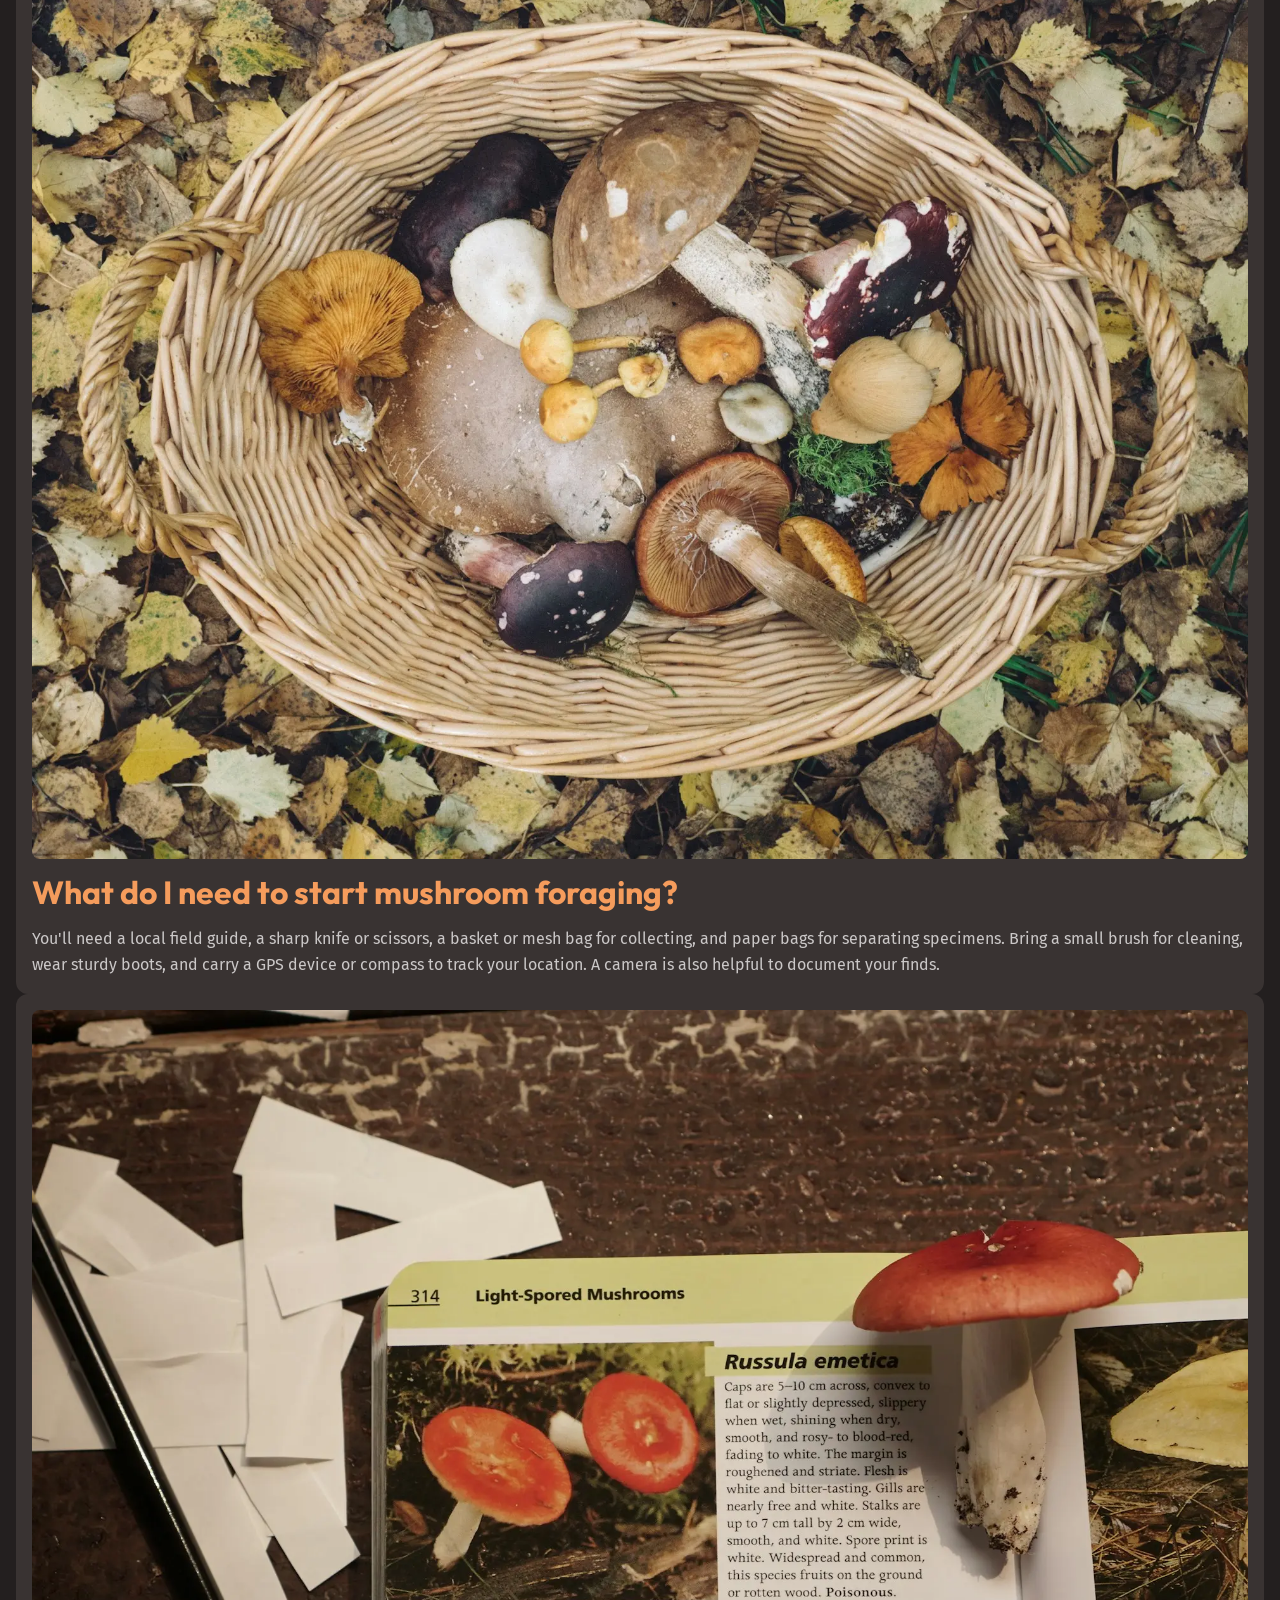
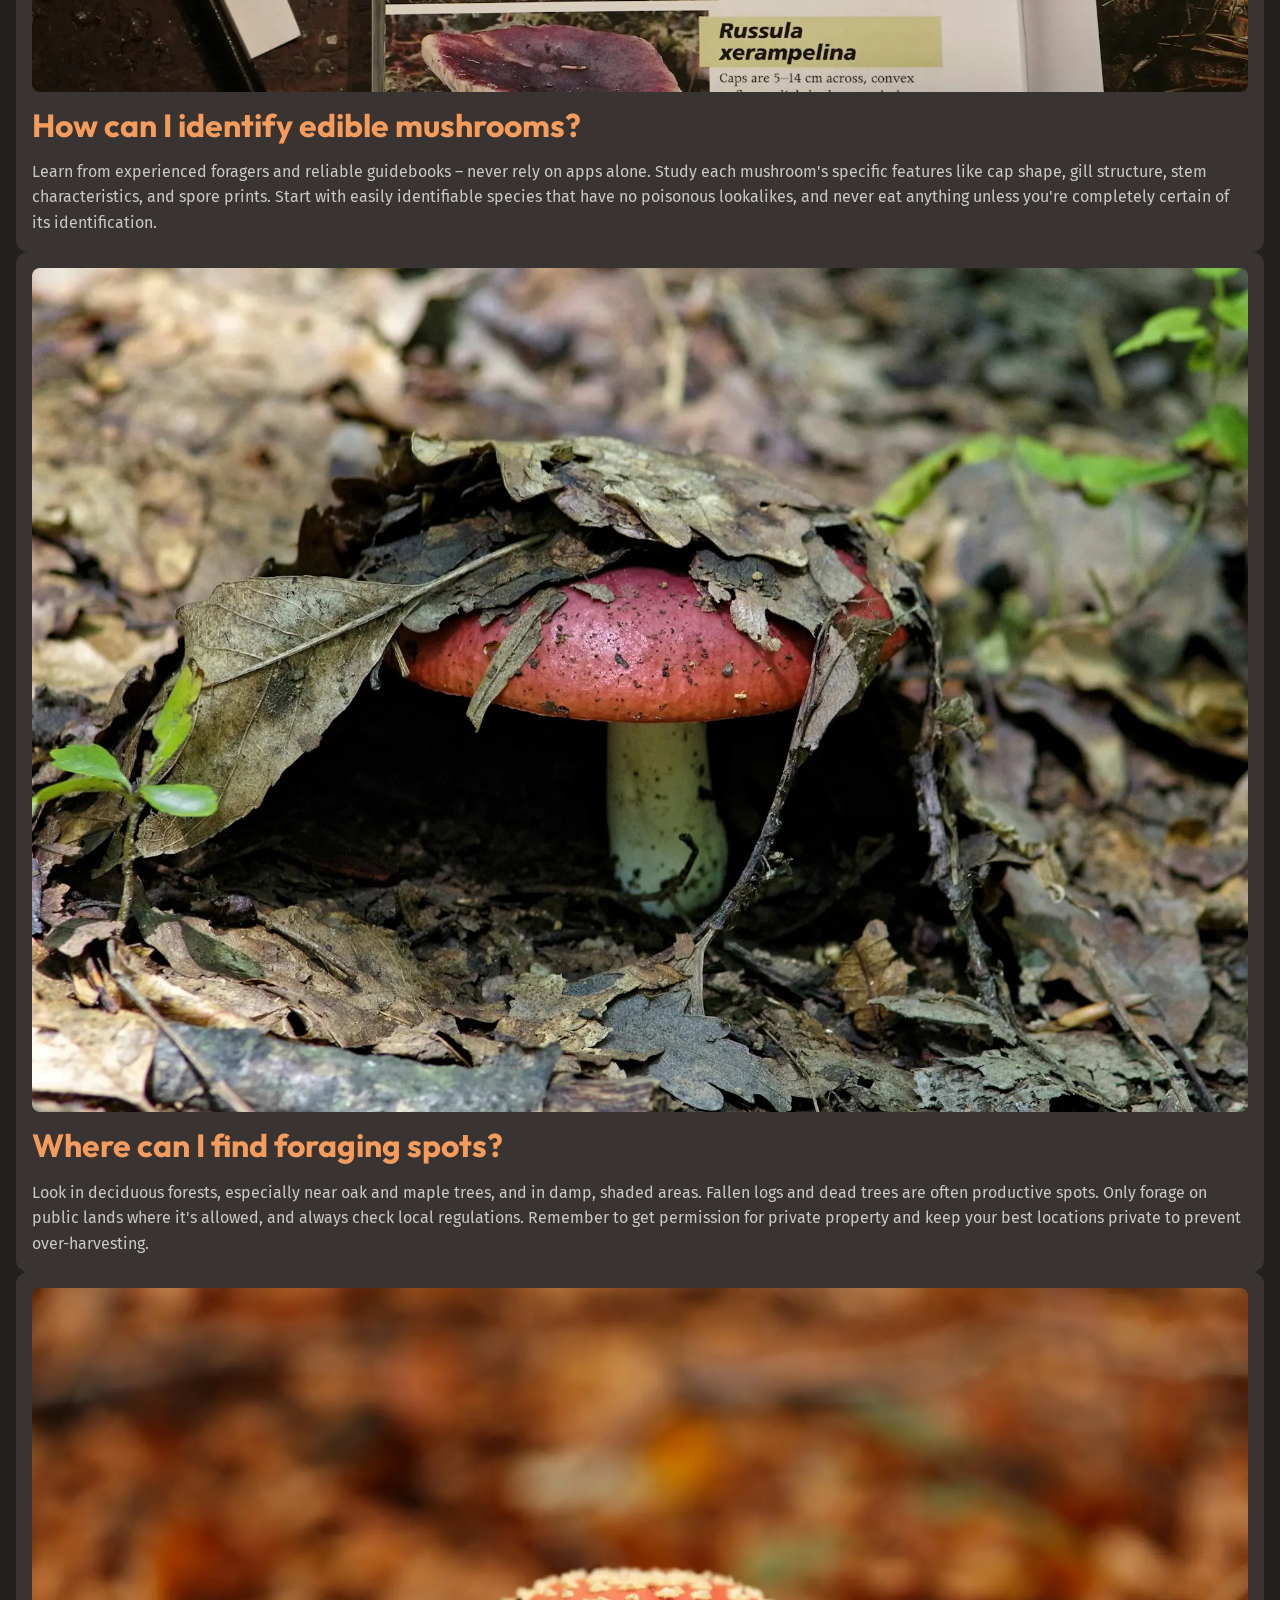
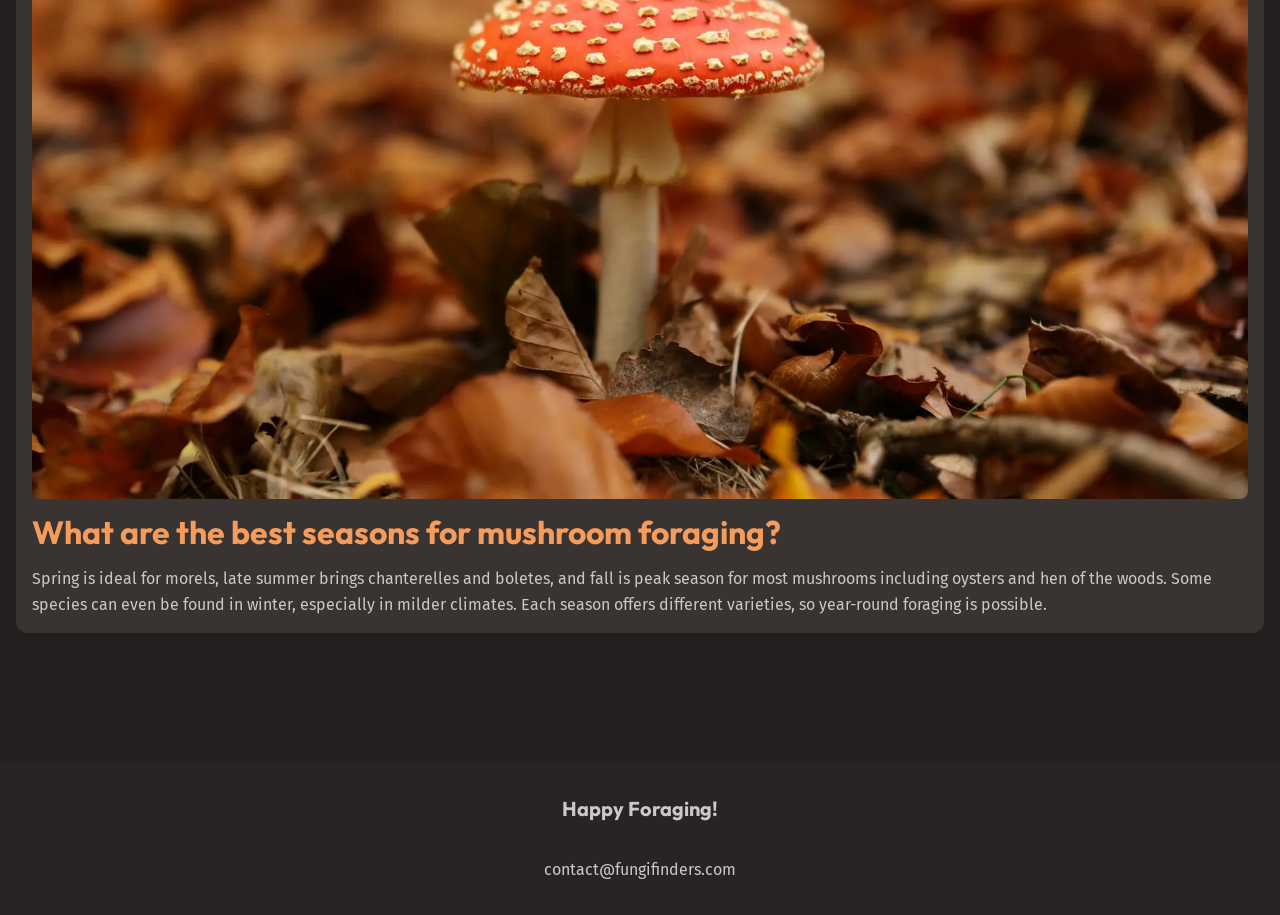
==== commit c06cf299: "style: style mushroom guide carts" ====
--- a/mashroom-guide.html
+++ b/mashroom-guide.html
@@ -84,341 +84,345 @@
 
       <section class="mushroom-guide section">
         <div class="wrapper">
-          <h2 class="section_title">Get to know your mushrooms</h2>
-          <select name="season" id="season">
-            <option value="all">Season: All</option>
-            <option value="spring">Spring</option>
-            <option value="summer">Summer</option>
-            <option value="fall">Fall</option>
-          </select>
-          <select name="edible" id="edible">
-            <option value="all">Type: All</option>
-            <option value="edible">Edible</option>
-            <option value="toxic">Toxic</option>
-          </select>
-          <div class="grid-auto-fit">
-            <div class="card">
-              <h3 class="card__title">Chanterelle</h3>
-              <ul
-                class="tag-list"
-                role="list"
-                aria-label="Mashroom characteristics"
-              >
-                <li data-edible="edible">
-                  <span class="visually-hidden">This mushroom is</span>
-                  edible
-                </li>
-                <li data-season="summer">
-                  <span class="visually-hidden"
-                    >You can harvest this mushroom in the</span
-                  >
-                  summer
-                </li>
-              </ul>
-              <p>Golden-yellow, funnel-shaped mushroom with false gills</p>
-              <div class="card__note">
-                <strong> Important notes: </strong>
-                Has toxic look-alikes - learn proper identification
-              </div>
-            </div>
-            <div class="card">
-              <h3 class="card__title">Chanterelle</h3>
-              <ul
-                class="tag-list"
-                role="list"
-                aria-label="Mushroom characteristics"
-              >
-                <li data-edible="edible">
-                  <span class="visually-hidden">This mushroom is</span>
-                  edible
-                </li>
-                <li data-season="summer">
-                  <span class="visually-hidden"
-                    >You can harvest this mushroom in the</span
-                  >
-                  summer
-                </li>
-              </ul>
-
-              <p>Golden-yellow, funnel-shaped mushroom with false gills</p>
-              <div class="card__note">
-                <strong>Important notes:</strong> Has toxic look-alikes - learn
-                proper identification
-              </div>
-            </div>
-            <div class="card">
-              <h3 class="card__title">Morel</h3>
-              <ul
-                class="tag-list"
-                role="list"
-                aria-label="Mushroom characteristics"
-              >
-                <li data-edible="toxic">
-                  <span class="visually-hidden">This mushroom is</span>
-                  toxic
-                </li>
-                <li data-season="spring">
-                  <span class="visually-hidden"
-                    >You can harvest this mushroom in the</span
-                  >
-                  spring
-                </li>
-              </ul>
-
-              <p>Distinctive honeycomb-like cap structure</p>
-              <div class="card__note">
-                <strong>Important notes:</strong> Must be cooked before eating
-              </div>
-            </div>
-
-            <div class="card">
-              <h3 class="card__title">Chicken of the Woods</h3>
-              <ul
-                class="tag-list"
-                role="list"
-                aria-label="Mushroom characteristics"
-              >
-                <li data-edible="edible">
-                  <span class="visually-hidden">This mushroom is</span>
-                  edible
-                </li>
-                <li data-season="summer">
-                  <span class="visually-hidden"
-                    >You can harvest this mushroom in the</span
-                  >
-                  summer
-                </li>
-              </ul>
-
-              <p>Bright orange bracket fungus with yellow edges</p>
-              <div class="card__note">
-                <strong>Important notes:</strong> Avoid if growing on certain
-                tree species
-              </div>
-            </div>
-
-            <div class="card">
-              <h3 class="card__title">Death Cap</h3>
-              <ul
-                class="tag-list"
-                role="list"
-                aria-label="Mushroom characteristics"
-              >
-                <li data-edible="toxic">
-                  <span class="visually-hidden">This mushroom is</span>
-                  toxic
-                </li>
-                <li data-season="summer">
-                  <span class="visually-hidden"
-                    >You can harvest this mushroom in the</span
-                  >
-                  summer
-                </li>
-              </ul>
-
-              <p>Pale green to white cap with white gills</p>
-              <div class="card__note">
-                <strong>Important notes:</strong> Extremely toxic - study for
-                safety awareness
-              </div>
-            </div>
-            <div class="card">
-              <h3 class="card__title">Oyster Mushroom</h3>
-              <ul
-                class="tag-list"
-                role="list"
-                aria-label="Mushroom characteristics"
-              >
-                <li data-edible="edible">
-                  <span class="visually-hidden">This mushroom is</span>
-                  edible
-                </li>
-                <li data-season="fall">
-                  <span class="visually-hidden"
-                    >You can harvest this mushroom in the</span
-                  >
-                  fall
-                </li>
-              </ul>
-
-              <p>Fan-shaped caps growing in clusters</p>
-              <div class="card__note">
-                <strong>Important notes:</strong> Great beginner mushroom, few
-                look-alikes
-              </div>
-            </div>
-            <div class="card">
-              <h3 class="card__title">Lion’s Mane</h3>
-              <ul
-                class="tag-list"
-                role="list"
-                aria-label="Mushroom characteristics"
-              >
-                <li data-edible="edible">
-                  <span class="visually-hidden">This mushroom is</span>
-                  edible
-                </li>
-                <li data-season="fall">
-                  <span class="visually-hidden"
-                    >You can harvest this mushroom in the</span
-                  >
-                  fall
-                </li>
-              </ul>
-
-              <p>White, shaggy appearance like a lion's mane</p>
-              <div class="card__note">
-                <strong>Important notes:</strong> No toxic look-alikes
-              </div>
-            </div>
-            <div class="card">
-              <h3 class="card__title">Destroying Angel</h3>
-              <ul
-                class="tag-list"
-                role="list"
-                aria-label="Mushroom characteristics"
-              >
-                <li data-edible="edible">
-                  <span class="visually-hidden">This mushroom is</span>
-                  toxic
-                </li>
-                <li data-season="summer">
-                  <span class="visually-hidden"
-                    >You can harvest this mushroom in the</span
-                  >
-                  summer
-                </li>
-              </ul>
-
-              <p>Pure white mushroom with a sack-like base</p>
-              <div class="card__note">
-                <strong>Important notes:</strong>Deadly toxic - study for safety
-                awareness
-              </div>
-            </div>
-            <div class="card">
-              <h3 class="card__title">King Bolete</h3>
-              <ul
-                class="tag-list"
-                role="list"
-                aria-label="Mushroom characteristics"
-              >
-                <li data-edible="edible">
-                  <span class="visually-hidden">This mushroom is</span>
-                  edible
-                </li>
-                <li data-season="summer">
-                  <span class="visually-hidden"
-                    >You can harvest this mushroom in the</span
-                  >
-                  summer
-                </li>
-              </ul>
-
-              <p>Large brown cap with thick stem</p>
-              <div class="card__note">
-                <strong>Important notes:</strong> Learn to distinguish from
-                similar species
-              </div>
-            </div>
-            <div class="card">
-              <h3 class="card__title">Shaggy Mane</h3>
-              <ul
-                class="tag-list"
-                role="list"
-                aria-label="Mushroom characteristics"
-              >
-                <li data-edible="edible">
-                  <span class="visually-hidden">This mushroom is</span>
-                  edible
-                </li>
-                <li data-season="fall">
-                  <span class="visually-hidden"
-                    >You can harvest this mushroom in the</span
-                  >
-                  fall
-                </li>
-              </ul>
-
-              <p>Golden-yellow, funnel-shaped mushroom with false gills</p>
-              <div class="card__note">
-                <strong>Important notes:</strong> Must be harvested and eaten
-                quickly
-              </div>
-            </div>
-            <div class="card">
-              <h3 class="card__title">Maitake</h3>
-              <ul
-                class="tag-list"
-                role="list"
-                aria-label="Mushroom characteristics"
-              >
-                <li data-edible="edible">
-                  <span class="visually-hidden">This mushroom is</span>
-                  edible
-                </li>
-                <li data-season="fall">
-                  <span class="visually-hidden"
-                    >You can harvest this mushroom in the</span
-                  >
-                  fall
-                </li>
-              </ul>
-
-              <p>Large, feathery clusters with overlapping gray-brown caps</p>
-              <div class="card__note">
-                <strong>Important notes:</strong> Also known as Hen of the Woods
-                - no toxic look-alikes
-              </div>
-            </div>
-            <div class="card">
-              <h3 class="card__title">False Morel</h3>
-              <ul
-                class="tag-list"
-                role="list"
-                aria-label="Mushroom characteristics"
-              >
-                <li data-edible="toxic">
-                  <span class="visually-hidden">This mushroom is</span>
-                  toxic
-                </li>
-                <li data-season="spring">
-                  <span class="visually-hidden"
-                    >You can harvest this mushroom in the</span
-                  >
-                  spring
-                </li>
-              </ul>
-
-              <p>Brain-like, reddish-brown cap with irregular shape</p>
-              <div class="card__note">
-                <strong>Important notes:</strong> Highly toxic - often confused
-                with true morels
-              </div>
-            </div>
-            <div class="card">
-              <h3 class="card__title">Matsutake</h3>
-              <ul
-                class="tag-list"
-                role="list"
-                aria-label="Mushroom characteristics"
-              >
-                <li data-edible="edible">
-                  <span class="visually-hidden">This mushroom is</span>
-                  edible
-                </li>
-                <li data-season="fall">
-                  <span class="visually-hidden"
-                    >You can harvest this mushroom in the</span
-                  >
-                  fall
-                </li>
-              </ul>
-
-              <p>White to brown cap with thick stem and distinct spicy aroma</p>
-              <div class="card__note">
-                <strong>Important notes:</strong> Verify identification - has
-                toxic look-alikes
+          <div class="flow">
+            <h2 class="section_title">Get to know your mushrooms</h2>
+            <select name="season" id="season">
+              <option value="all">Season: All</option>
+              <option value="spring">Spring</option>
+              <option value="summer">Summer</option>
+              <option value="fall">Fall</option>
+            </select>
+            <select name="edible" id="edible">
+              <option value="all">Type: All</option>
+              <option value="edible">Edible</option>
+              <option value="toxic">Toxic</option>
+            </select>
+            <div class="grid-auto-fit">
+              <div class="card">
+                <h3 class="card__title">Chanterelle</h3>
+                <ul
+                  class="tag-list"
+                  role="list"
+                  aria-label="Mashroom characteristics"
+                >
+                  <li data-edible="edible">
+                    <span class="visually-hidden">This mushroom is</span>
+                    edible
+                  </li>
+                  <li data-season="summer">
+                    <span class="visually-hidden"
+                      >You can harvest this mushroom in the</span
+                    >
+                    summer
+                  </li>
+                </ul>
+                <p>Golden-yellow, funnel-shaped mushroom with false gills</p>
+                <div class="card__note">
+                  <strong> Important notes: </strong>
+                  Has toxic look-alikes - learn proper identification
+                </div>
+              </div>
+              <div class="card">
+                <h3 class="card__title">Chanterelle</h3>
+                <ul
+                  class="tag-list"
+                  role="list"
+                  aria-label="Mushroom characteristics"
+                >
+                  <li data-edible="edible">
+                    <span class="visually-hidden">This mushroom is</span>
+                    edible
+                  </li>
+                  <li data-season="summer">
+                    <span class="visually-hidden"
+                      >You can harvest this mushroom in the</span
+                    >
+                    summer
+                  </li>
+                </ul>
+
+                <p>Golden-yellow, funnel-shaped mushroom with false gills</p>
+                <div class="card__note">
+                  <strong>Important notes:</strong> Has toxic look-alikes -
+                  learn proper identification
+                </div>
+              </div>
+              <div class="card">
+                <h3 class="card__title">Morel</h3>
+                <ul
+                  class="tag-list"
+                  role="list"
+                  aria-label="Mushroom characteristics"
+                >
+                  <li data-edible="toxic">
+                    <span class="visually-hidden">This mushroom is</span>
+                    toxic
+                  </li>
+                  <li data-season="spring">
+                    <span class="visually-hidden"
+                      >You can harvest this mushroom in the</span
+                    >
+                    spring
+                  </li>
+                </ul>
+
+                <p>Distinctive honeycomb-like cap structure</p>
+                <div class="card__note">
+                  <strong>Important notes:</strong> Must be cooked before eating
+                </div>
+              </div>
+
+              <div class="card">
+                <h3 class="card__title">Chicken of the Woods</h3>
+                <ul
+                  class="tag-list"
+                  role="list"
+                  aria-label="Mushroom characteristics"
+                >
+                  <li data-edible="edible">
+                    <span class="visually-hidden">This mushroom is</span>
+                    edible
+                  </li>
+                  <li data-season="summer">
+                    <span class="visually-hidden"
+                      >You can harvest this mushroom in the</span
+                    >
+                    summer
+                  </li>
+                </ul>
+
+                <p>Bright orange bracket fungus with yellow edges</p>
+                <div class="card__note">
+                  <strong>Important notes:</strong> Avoid if growing on certain
+                  tree species
+                </div>
+              </div>
+
+              <div class="card">
+                <h3 class="card__title">Death Cap</h3>
+                <ul
+                  class="tag-list"
+                  role="list"
+                  aria-label="Mushroom characteristics"
+                >
+                  <li data-edible="toxic">
+                    <span class="visually-hidden">This mushroom is</span>
+                    toxic
+                  </li>
+                  <li data-season="summer">
+                    <span class="visually-hidden"
+                      >You can harvest this mushroom in the</span
+                    >
+                    summer
+                  </li>
+                </ul>
+
+                <p>Pale green to white cap with white gills</p>
+                <div class="card__note">
+                  <strong>Important notes:</strong> Extremely toxic - study for
+                  safety awareness
+                </div>
+              </div>
+              <div class="card">
+                <h3 class="card__title">Oyster Mushroom</h3>
+                <ul
+                  class="tag-list"
+                  role="list"
+                  aria-label="Mushroom characteristics"
+                >
+                  <li data-edible="edible">
+                    <span class="visually-hidden">This mushroom is</span>
+                    edible
+                  </li>
+                  <li data-season="fall">
+                    <span class="visually-hidden"
+                      >You can harvest this mushroom in the</span
+                    >
+                    fall
+                  </li>
+                </ul>
+
+                <p>Fan-shaped caps growing in clusters</p>
+                <div class="card__note">
+                  <strong>Important notes:</strong> Great beginner mushroom, few
+                  look-alikes
+                </div>
+              </div>
+              <div class="card">
+                <h3 class="card__title">Lion’s Mane</h3>
+                <ul
+                  class="tag-list"
+                  role="list"
+                  aria-label="Mushroom characteristics"
+                >
+                  <li data-edible="edible">
+                    <span class="visually-hidden">This mushroom is</span>
+                    edible
+                  </li>
+                  <li data-season="fall">
+                    <span class="visually-hidden"
+                      >You can harvest this mushroom in the</span
+                    >
+                    fall
+                  </li>
+                </ul>
+
+                <p>White, shaggy appearance like a lion's mane</p>
+                <div class="card__note">
+                  <strong>Important notes:</strong> No toxic look-alikes
+                </div>
+              </div>
+              <div class="card">
+                <h3 class="card__title">Destroying Angel</h3>
+                <ul
+                  class="tag-list"
+                  role="list"
+                  aria-label="Mushroom characteristics"
+                >
+                  <li data-edible="edible">
+                    <span class="visually-hidden">This mushroom is</span>
+                    toxic
+                  </li>
+                  <li data-season="summer">
+                    <span class="visually-hidden"
+                      >You can harvest this mushroom in the</span
+                    >
+                    summer
+                  </li>
+                </ul>
+
+                <p>Pure white mushroom with a sack-like base</p>
+                <div class="card__note">
+                  <strong>Important notes:</strong>Deadly toxic - study for
+                  safety awareness
+                </div>
+              </div>
+              <div class="card">
+                <h3 class="card__title">King Bolete</h3>
+                <ul
+                  class="tag-list"
+                  role="list"
+                  aria-label="Mushroom characteristics"
+                >
+                  <li data-edible="edible">
+                    <span class="visually-hidden">This mushroom is</span>
+                    edible
+                  </li>
+                  <li data-season="summer">
+                    <span class="visually-hidden"
+                      >You can harvest this mushroom in the</span
+                    >
+                    summer
+                  </li>
+                </ul>
+
+                <p>Large brown cap with thick stem</p>
+                <div class="card__note">
+                  <strong>Important notes:</strong> Learn to distinguish from
+                  similar species
+                </div>
+              </div>
+              <div class="card">
+                <h3 class="card__title">Shaggy Mane</h3>
+                <ul
+                  class="tag-list"
+                  role="list"
+                  aria-label="Mushroom characteristics"
+                >
+                  <li data-edible="edible">
+                    <span class="visually-hidden">This mushroom is</span>
+                    edible
+                  </li>
+                  <li data-season="fall">
+                    <span class="visually-hidden"
+                      >You can harvest this mushroom in the</span
+                    >
+                    fall
+                  </li>
+                </ul>
+
+                <p>Golden-yellow, funnel-shaped mushroom with false gills</p>
+                <div class="card__note">
+                  <strong>Important notes:</strong> Must be harvested and eaten
+                  quickly
+                </div>
+              </div>
+              <div class="card">
+                <h3 class="card__title">Maitake</h3>
+                <ul
+                  class="tag-list"
+                  role="list"
+                  aria-label="Mushroom characteristics"
+                >
+                  <li data-edible="edible">
+                    <span class="visually-hidden">This mushroom is</span>
+                    edible
+                  </li>
+                  <li data-season="fall">
+                    <span class="visually-hidden"
+                      >You can harvest this mushroom in the</span
+                    >
+                    fall
+                  </li>
+                </ul>
+
+                <p>Large, feathery clusters with overlapping gray-brown caps</p>
+                <div class="card__note">
+                  <strong>Important notes:</strong> Also known as Hen of the
+                  Woods - no toxic look-alikes
+                </div>
+              </div>
+              <div class="card">
+                <h3 class="card__title">False Morel</h3>
+                <ul
+                  class="tag-list"
+                  role="list"
+                  aria-label="Mushroom characteristics"
+                >
+                  <li data-edible="toxic">
+                    <span class="visually-hidden">This mushroom is</span>
+                    toxic
+                  </li>
+                  <li data-season="spring">
+                    <span class="visually-hidden"
+                      >You can harvest this mushroom in the</span
+                    >
+                    spring
+                  </li>
+                </ul>
+
+                <p>Brain-like, reddish-brown cap with irregular shape</p>
+                <div class="card__note">
+                  <strong>Important notes:</strong> Highly toxic - often
+                  confused with true morels
+                </div>
+              </div>
+              <div class="card">
+                <h3 class="card__title">Matsutake</h3>
+                <ul
+                  class="tag-list"
+                  role="list"
+                  aria-label="Mushroom characteristics"
+                >
+                  <li data-edible="edible">
+                    <span class="visually-hidden">This mushroom is</span>
+                    edible
+                  </li>
+                  <li data-season="fall">
+                    <span class="visually-hidden"
+                      >You can harvest this mushroom in the</span
+                    >
+                    fall
+                  </li>
+                </ul>
+
+                <p>
+                  White to brown cap with thick stem and distinct spicy aroma
+                </p>
+                <div class="card__note">
+                  <strong>Important notes:</strong> Verify identification - has
+                  toxic look-alikes
+                </div>
               </div>
             </div>
           </div>
--- a/styles/styles.css
+++ b/styles/styles.css
@@ -216,6 +216,34 @@
     }
   }
 
+  .equal-columns {
+    display: grid;
+    gap: var(--equal-columns-gap, 1rem);
+    align-items: var(--equal-columns-vertical-alignment, stretch);
+
+    @media (width > 760px) {
+      grid-auto-flow: column;
+      grid-auto-columns: 1fr;
+    }
+
+    &[data-gap="large"] {
+      --equal-columns-gap: 2rem;
+    }
+    &[data-vertical-alignment="centered"] {
+      --equal-columns-vertical-alignment: center;
+    }
+  }
+
+  .grid-auto-fit {
+    --auto-fit-min-col-size: 250px;
+    display: grid;
+    gap: 1rem;
+    grid-template-columns: repeat(
+      auto-fit,
+      minmax(min(var(--auto-fit-min-col-size), 100%), 1fr)
+    );
+  }
+
   .wrapper {
     --wrapper-max-size: 1130px;
 
@@ -236,7 +264,6 @@
 }
 
 @layer components {
-
   .skip-to-main:not(:focus) {
     clip: rect(0 0 0 0);
     clip-path: inset(50%);
@@ -274,7 +301,7 @@
     display: none;
   }
 
-  [aria-controls="primary-nav"]{
+  [aria-controls="primary-nav"] {
     z-index: 100;
     background-color: transparent;
     border: 0;
@@ -358,24 +385,6 @@
     font-weight: 700;
   }
 
-  .equal-columns {
-    display: grid;
-    gap: var(--equal-columns-gap, 1rem);
-    align-items: var(--equal-columns-vertical-alignment, stretch);
-
-    @media (width > 760px) {
-      grid-auto-flow: column;
-      grid-auto-columns: 1fr;
-    }
-
-    &[data-gap="large"] {
-      --equal-columns-gap: 2rem;
-    }
-    &[data-vertical-alignment="centered"] {
-      --equal-columns-vertical-alignment: center;
-    }
-  }
-
   .hero {
     text-align: center;
     color: var(--text-high-contrast);
@@ -395,8 +404,15 @@
     }
   }
 
+  .mushroom-guide {
+    --card-title-color: var(--text-high-contrast);
+    --card-title-font-size: var(--font-size-lg);
+    --card-gap: 0.75rem;
+  }
+
   .card {
     display: grid;
+    /* flex-direction: column; */
     gap: var(--card-gap, 1rem);
     align-content: start;
     justify-items: start;
@@ -411,6 +427,44 @@
   .card__title {
     color: var(--card-title-color, var(--text-brand));
     font-size: var(--card-title-font-size, var(--font-size-heading-sm));
+  }
+
+  .card__note {
+    /* margin-block-start: auto; */
+    background-color: var(--background-extra-light);
+    font-size: var(--font-size-sm);
+    border-radius: var(--border-radius-1);
+    padding: 0.75rem;
+  }
+
+  .tag-list {
+    display: flex;
+    gap: 0.75rem;
+    flex-wrap: wrap;
+  }
+  .tag-list > li {
+    background-color: var(--tag-background);
+    font-family: var(--ff-heading);
+    color: var(--text-high-contrast);
+    font-size: var(--font-size-sm);
+    padding: 0 0.5rem;
+    border-radius: var(--border-radius-1);
+
+    &[data-edible="edible"] {
+      --tag-background: var(--background-accent-main);
+    }
+    &[data-edible="toxic"] {
+      --tag-background: var(--clr-red-500);
+    }
+    &[data-season="summer"] {
+      --tag-background: var(--background-accent-main);
+    }
+    &[data-season="spring"] {
+      --tag-background: var(--clr-teal-500);
+    }
+    &[data-season="fall"] {
+      --tag-background: var(--clr-orange-500);
+    }
   }
 
   .button {
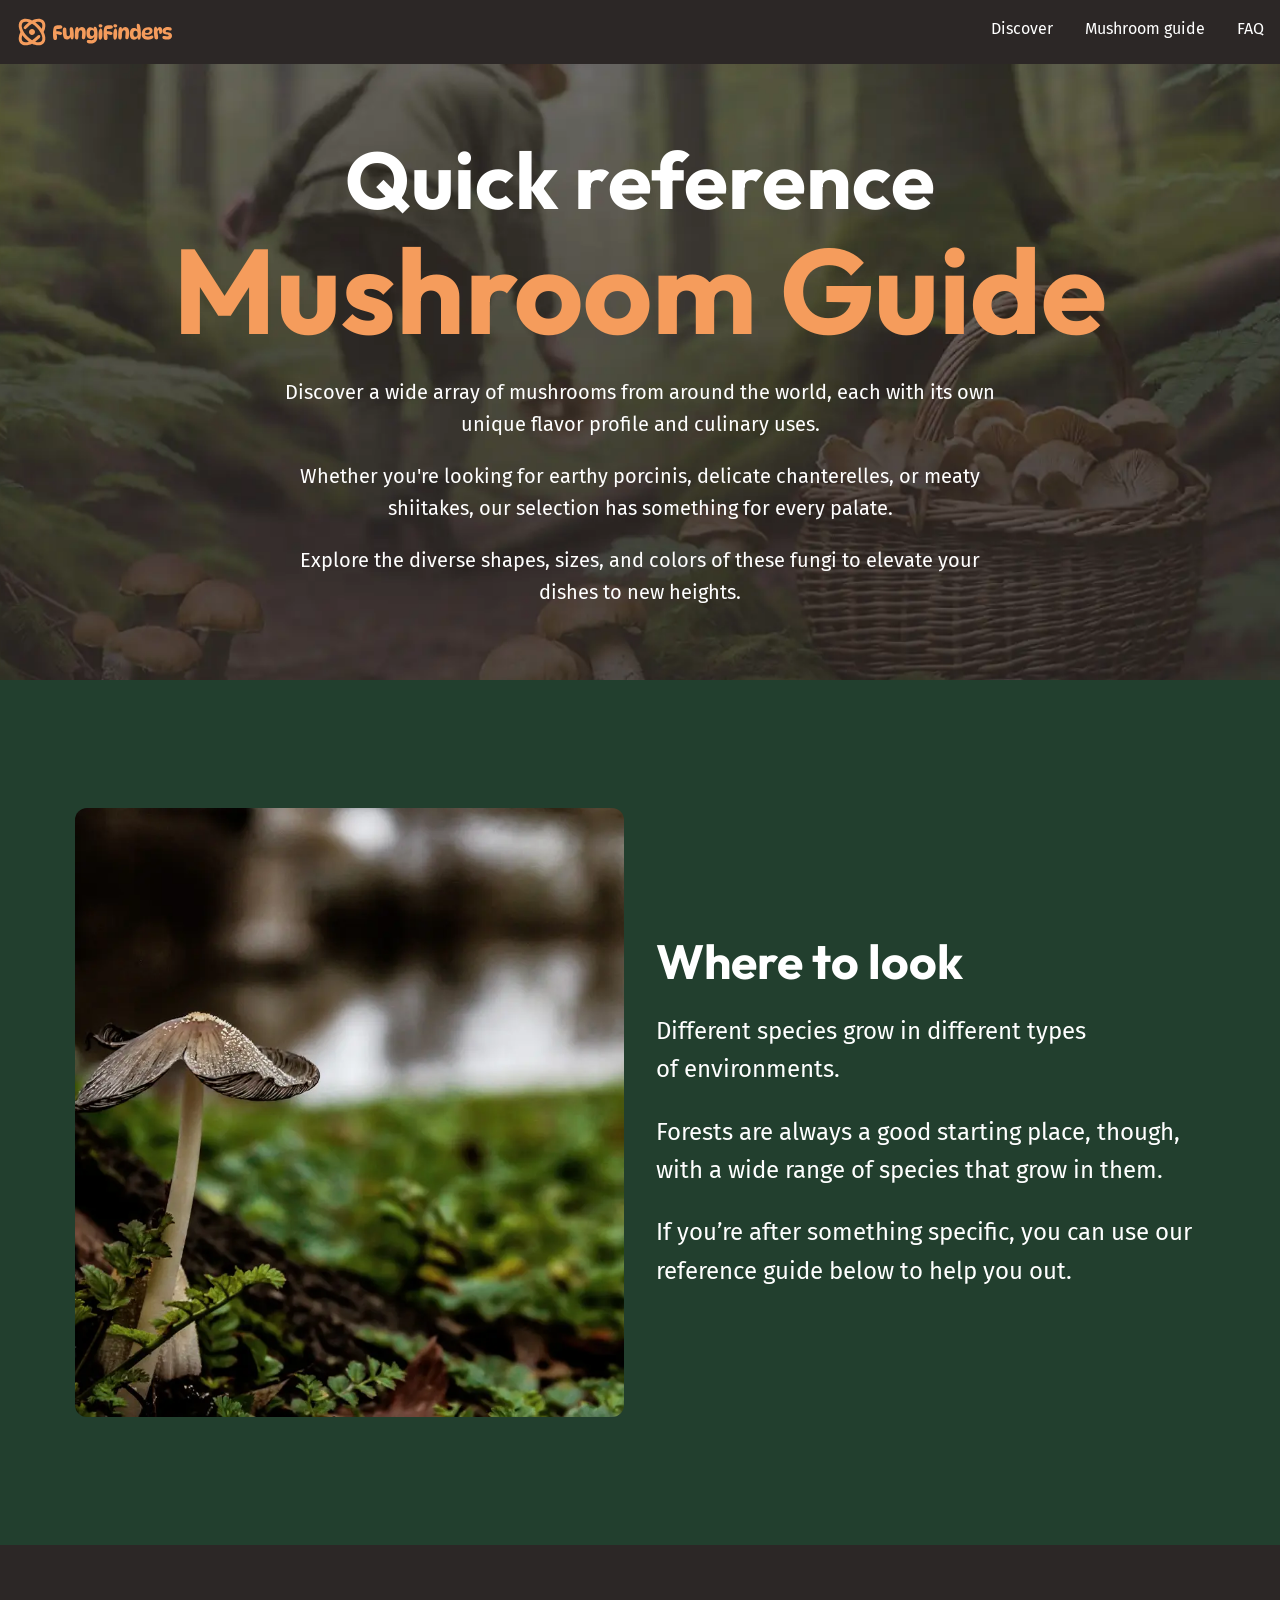
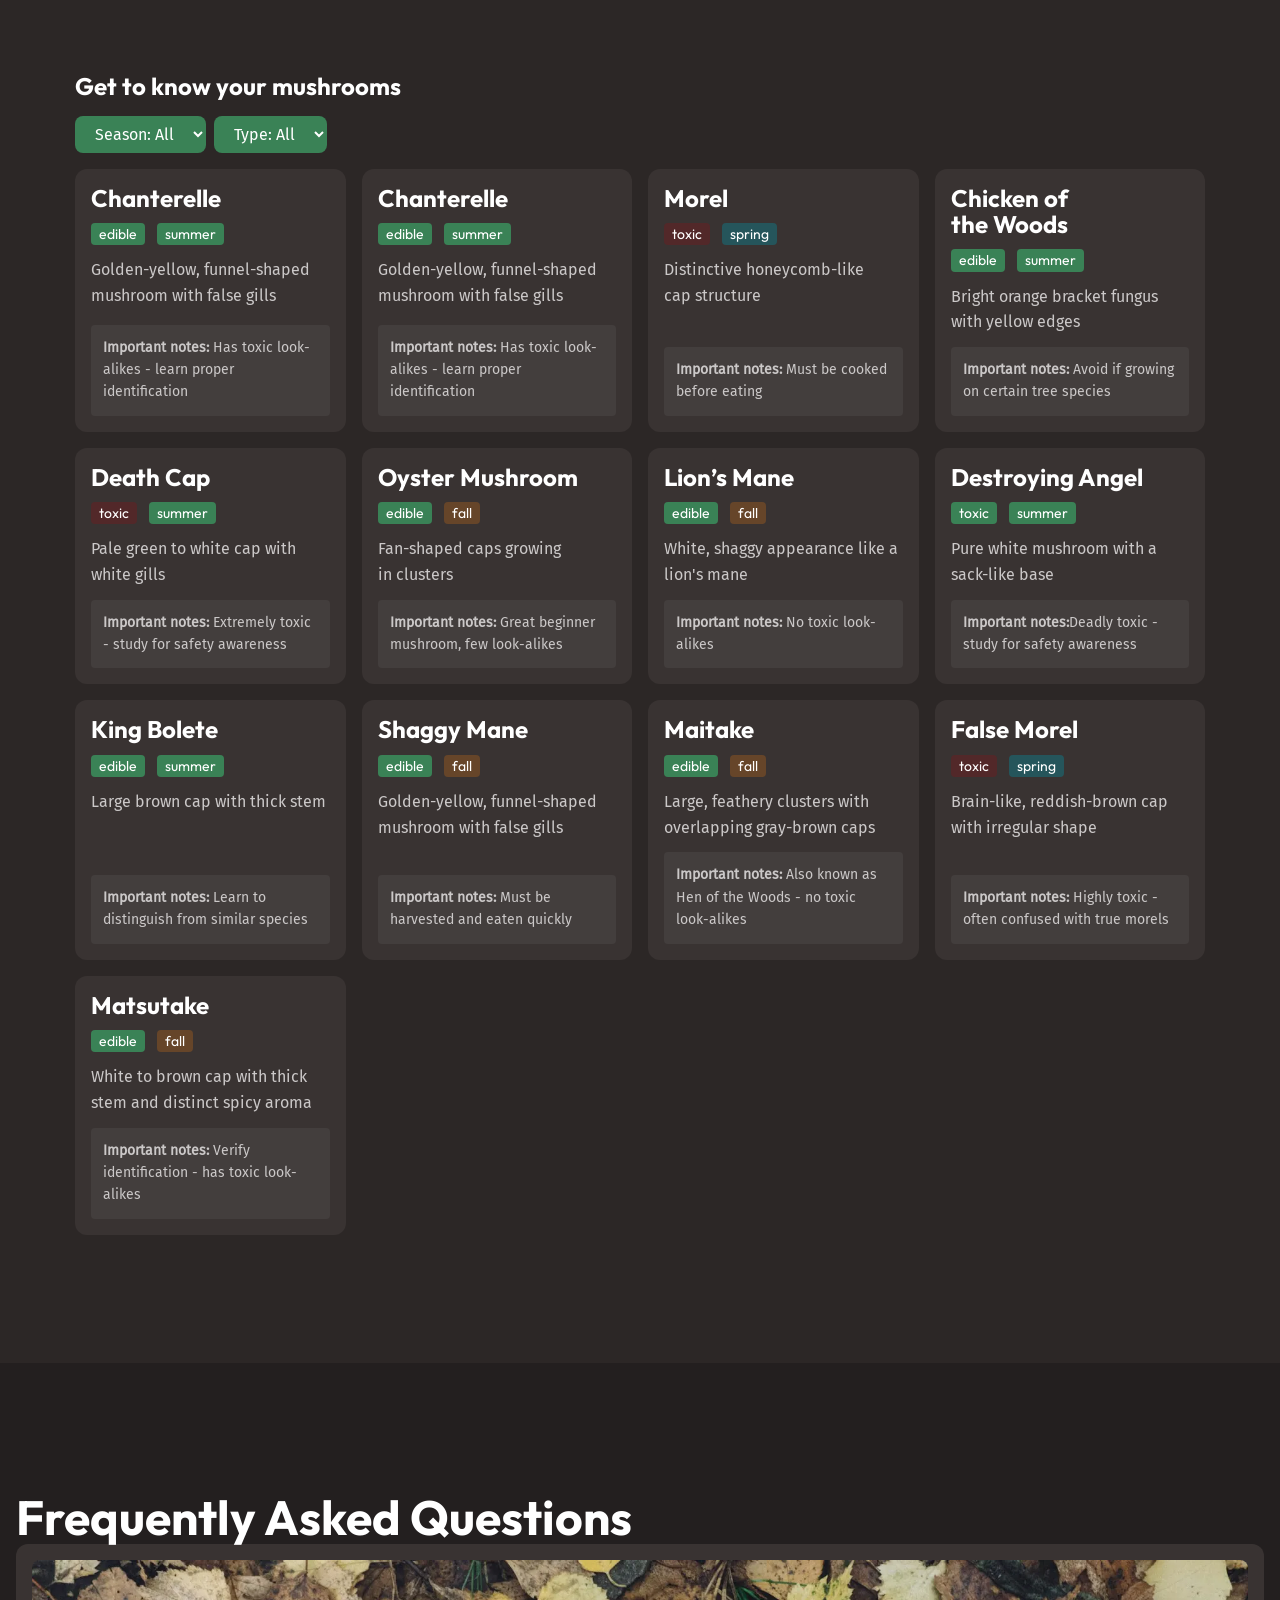
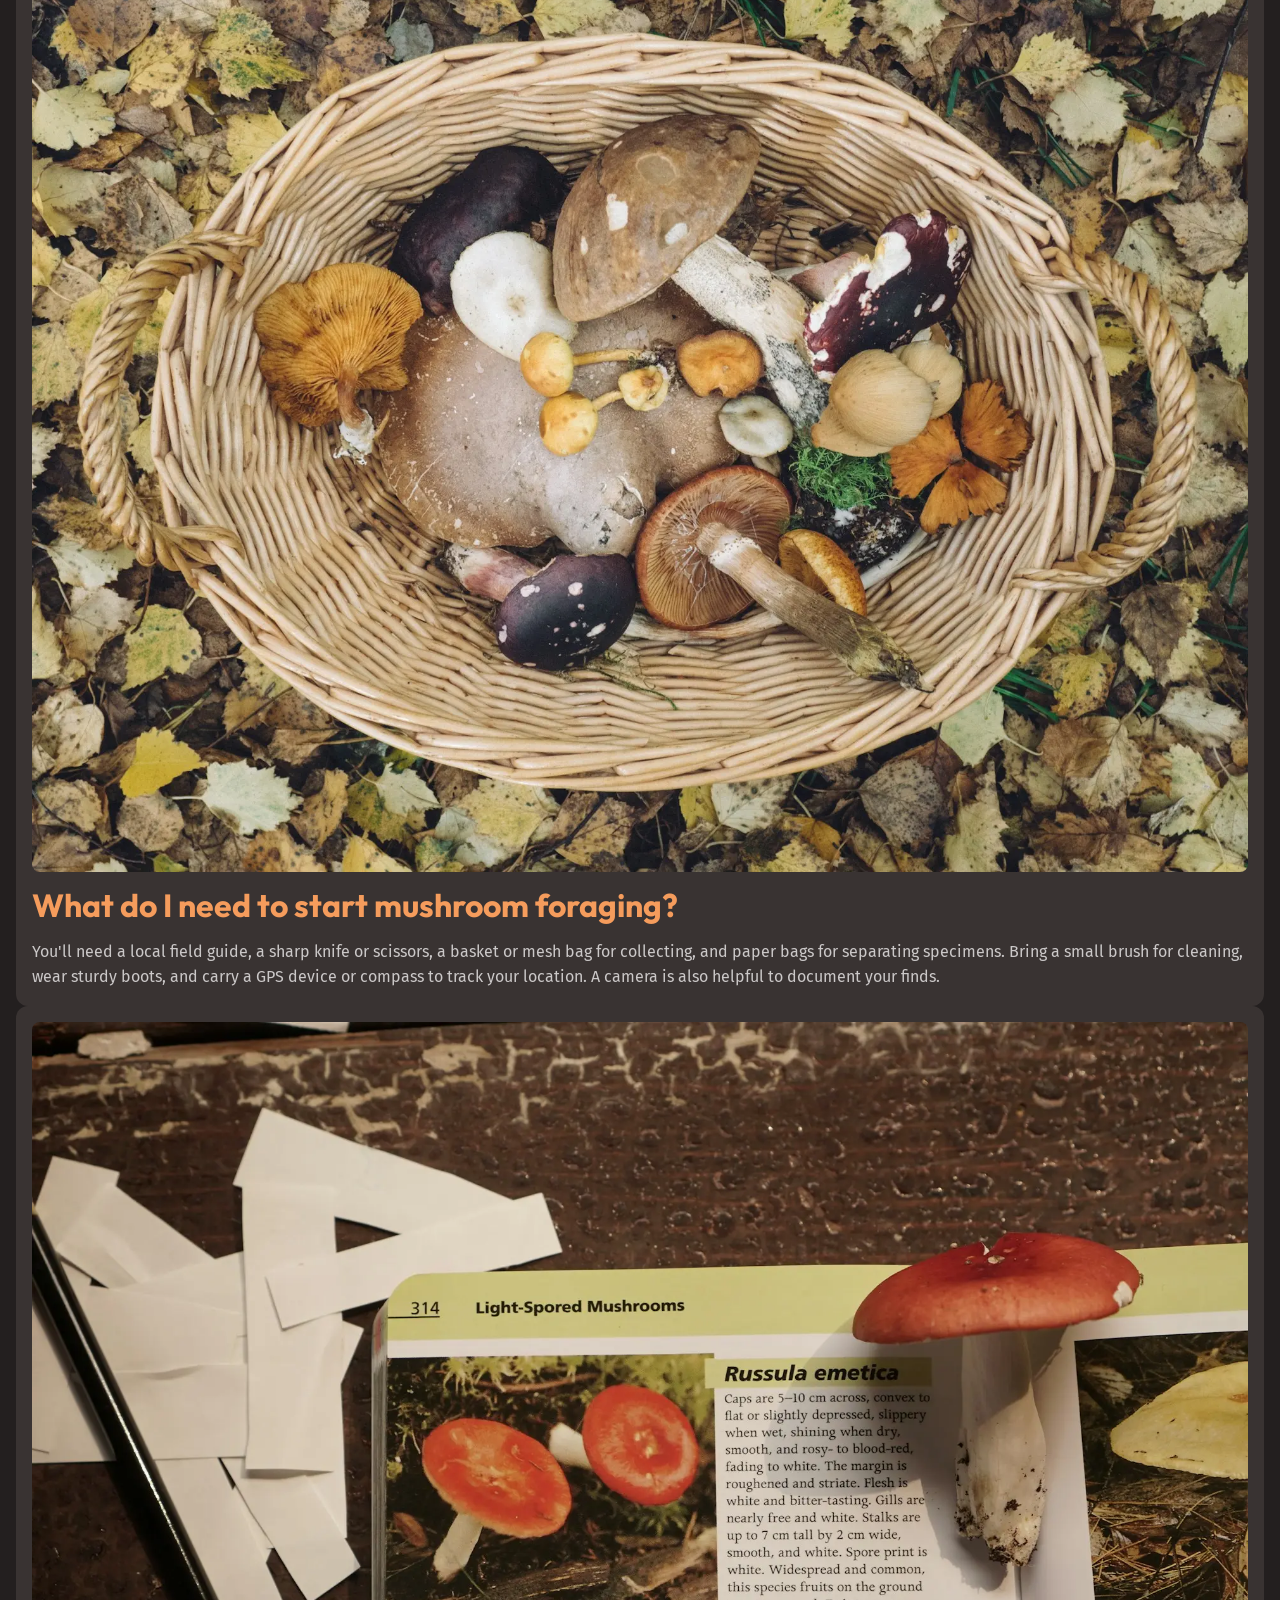
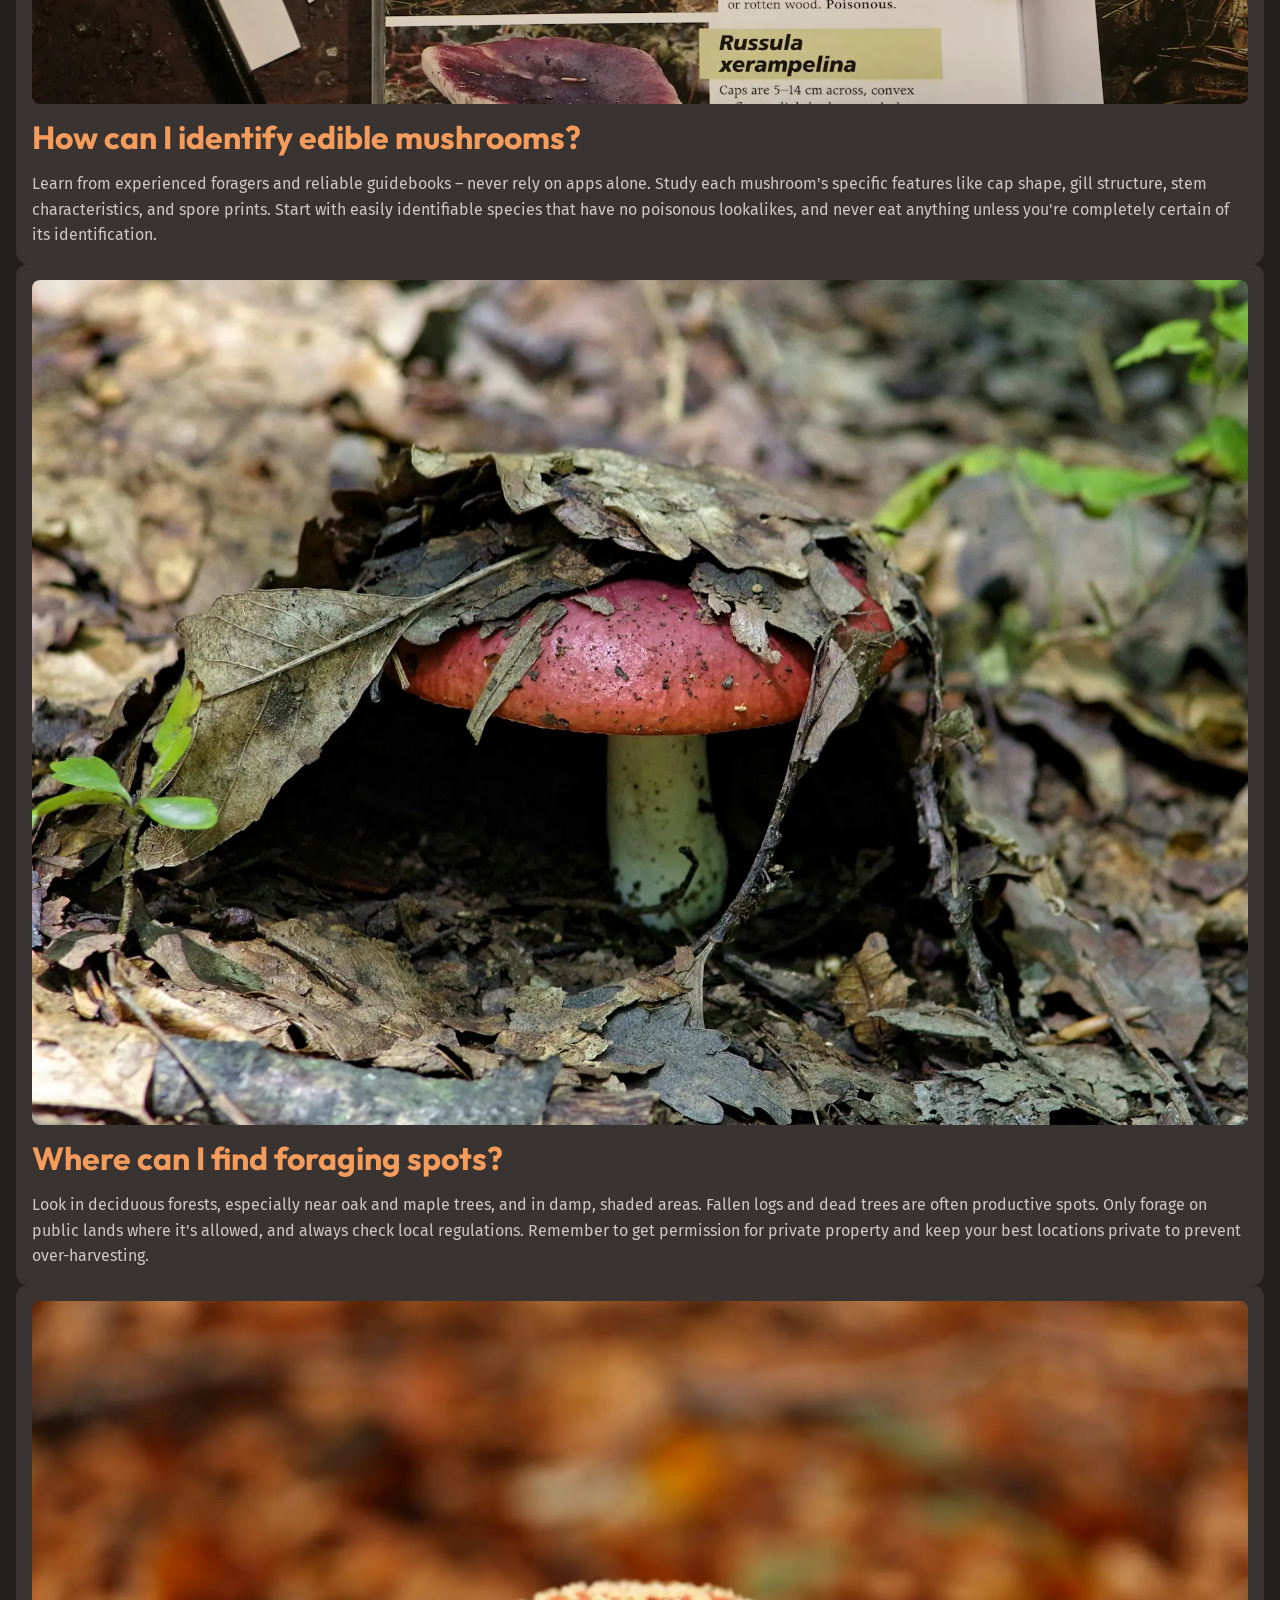
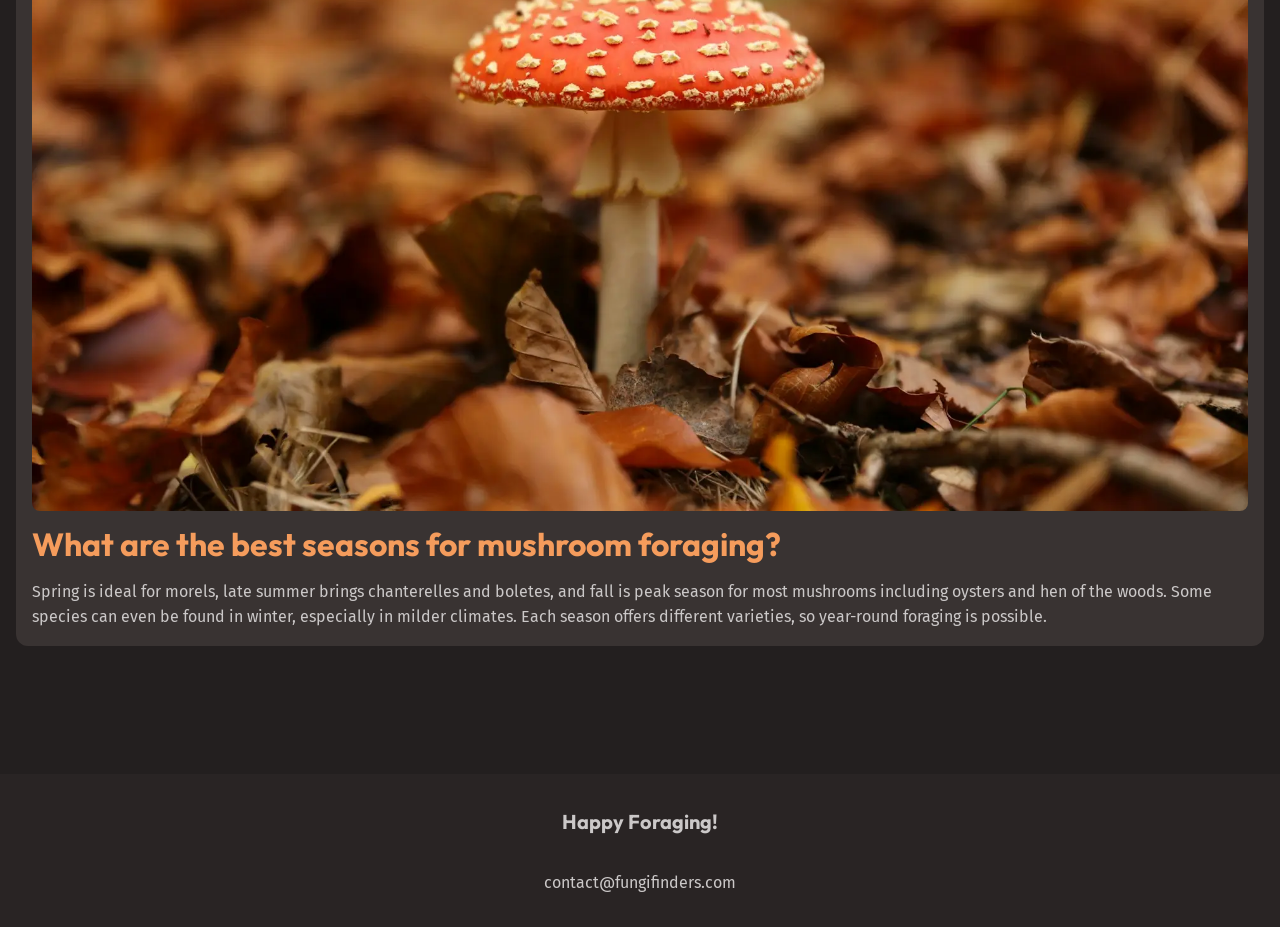
==== commit 6ef859c0: "feat: style select lists" ====
--- a/mashroom-guide.html
+++ b/mashroom-guide.html
@@ -86,17 +86,19 @@
         <div class="wrapper">
           <div class="flow">
             <h2 class="section_title">Get to know your mushrooms</h2>
-            <select name="season" id="season">
-              <option value="all">Season: All</option>
-              <option value="spring">Spring</option>
-              <option value="summer">Summer</option>
-              <option value="fall">Fall</option>
-            </select>
-            <select name="edible" id="edible">
-              <option value="all">Type: All</option>
-              <option value="edible">Edible</option>
-              <option value="toxic">Toxic</option>
-            </select>
+            <div class="flex-group">
+              <select name="season" id="season">
+                <option value="all">Season: All</option>
+                <option value="spring">Spring</option>
+                <option value="summer">Summer</option>
+                <option value="fall">Fall</option>
+              </select>
+              <select name="edible" id="edible">
+                <option value="all">Type: All</option>
+                <option value="edible">Edible</option>
+                <option value="toxic">Toxic</option>
+              </select>
+            </div>
             <div class="grid-auto-fit">
               <div class="card">
                 <h3 class="card__title">Chanterelle</h3>
--- a/styles/styles.css
+++ b/styles/styles.css
@@ -203,6 +203,12 @@
     margin-block-start: 1em;
   }
 
+  .flex-group {
+    display: flex;
+    flex-wrap: wrap;
+    gap: 0.5rem;
+  }
+
   .section {
     --padding: 3.75rem;
     padding-block: var(--padding);
@@ -411,8 +417,8 @@
   }
 
   .card {
-    display: grid;
-    /* flex-direction: column; */
+    display: flex;
+    flex-direction: column;
     gap: var(--card-gap, 1rem);
     align-content: start;
     justify-items: start;
@@ -430,7 +436,7 @@
   }
 
   .card__note {
-    /* margin-block-start: auto; */
+    margin-block-start: auto;
     background-color: var(--background-extra-light);
     font-size: var(--font-size-sm);
     border-radius: var(--border-radius-1);
@@ -484,6 +490,14 @@
     color: var(--text-high-contrast);
     background-color: var(--background-accent-light);
   }
+
+  select {
+    background-color: var(--background-accent-main);
+    padding: 0.5rem 1rem;
+    color: var(--text-high-contrast);
+    border: 0;
+    border-radius: var(--border-radius-2);
+  }
 }
 
 @layer utilities {
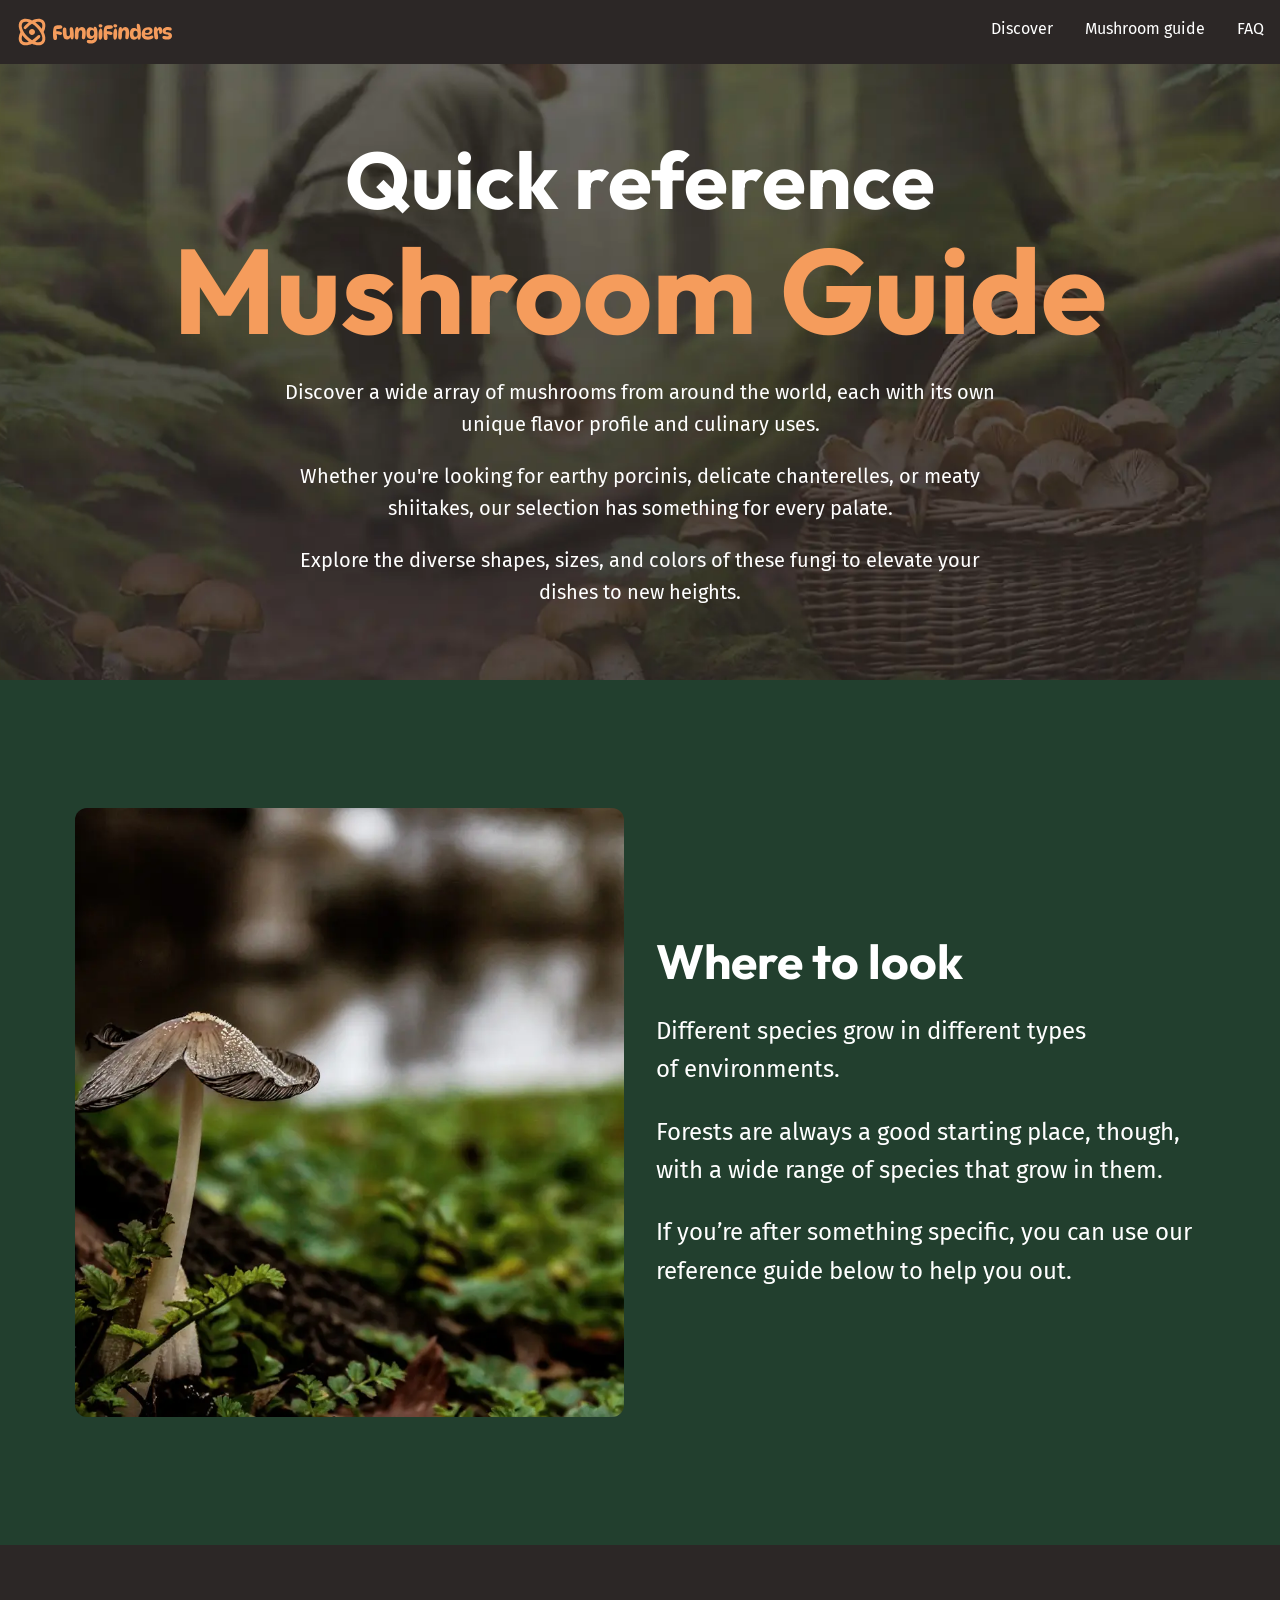
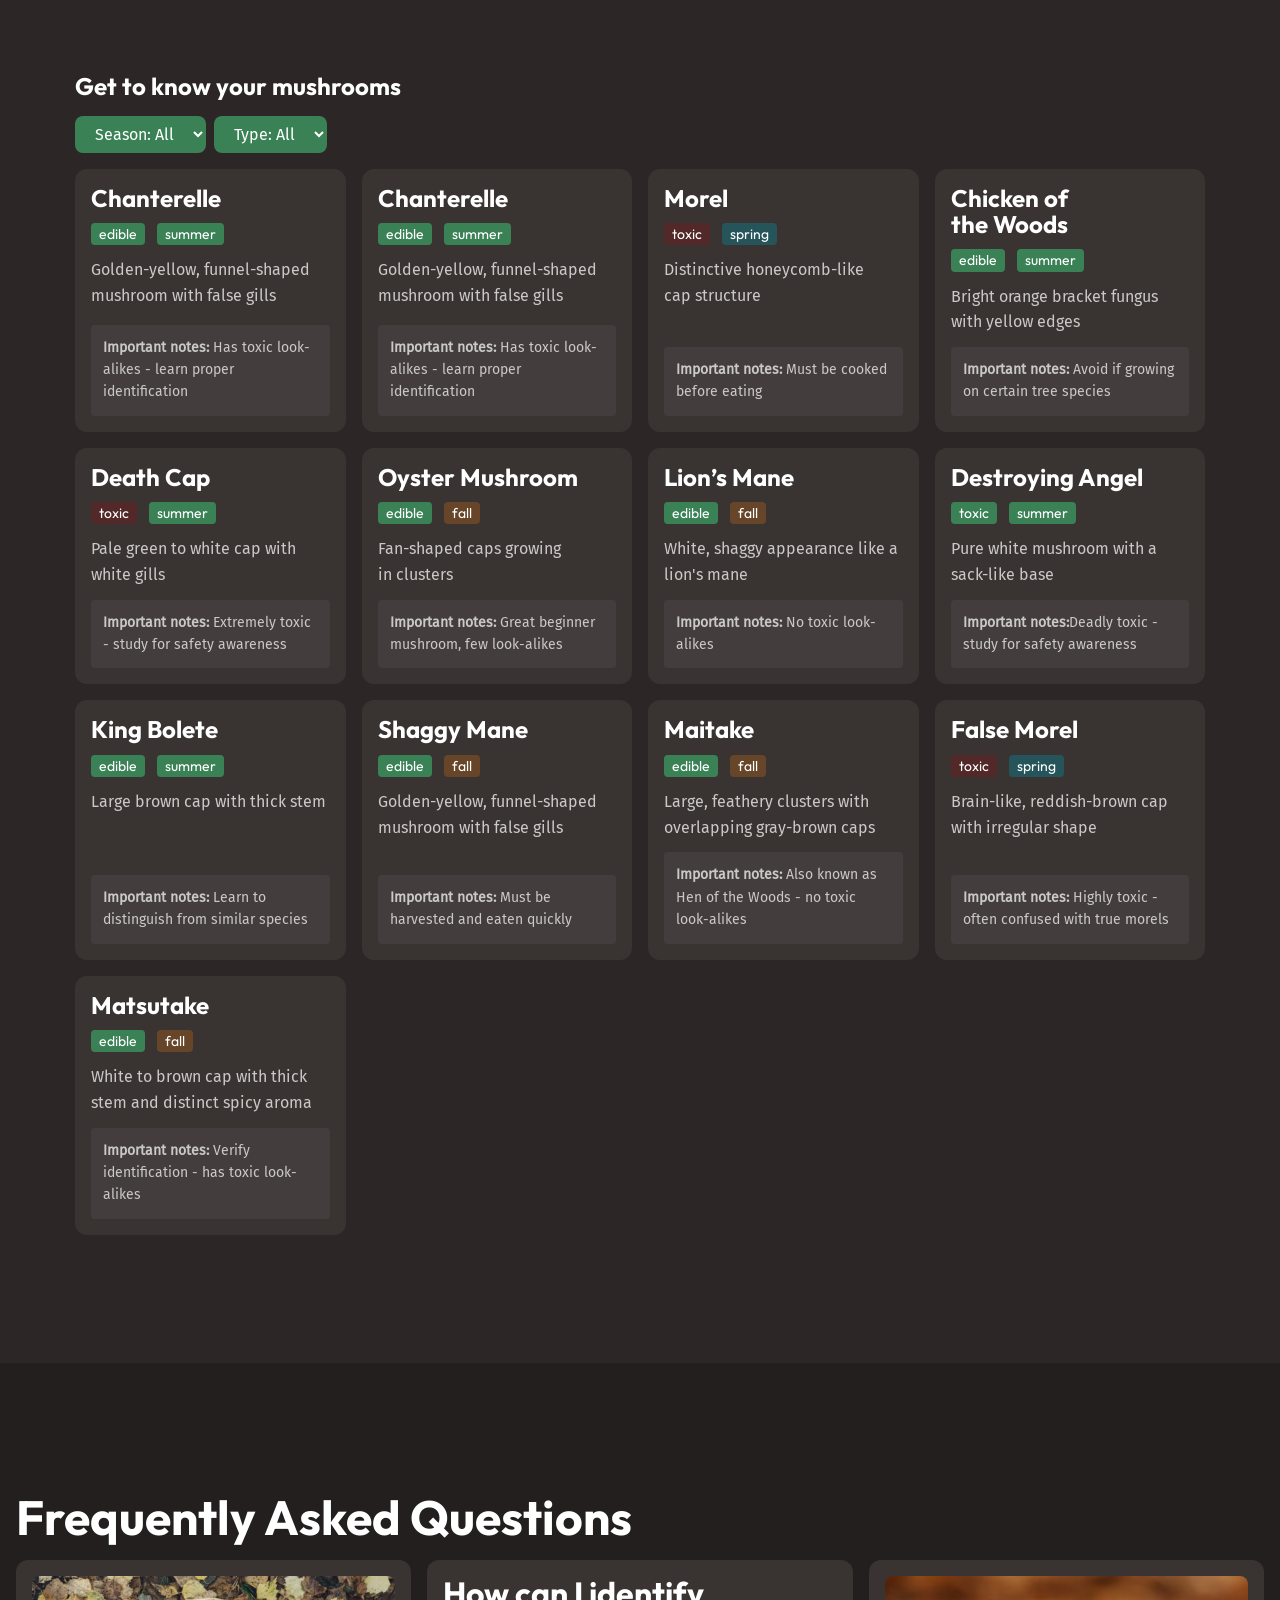
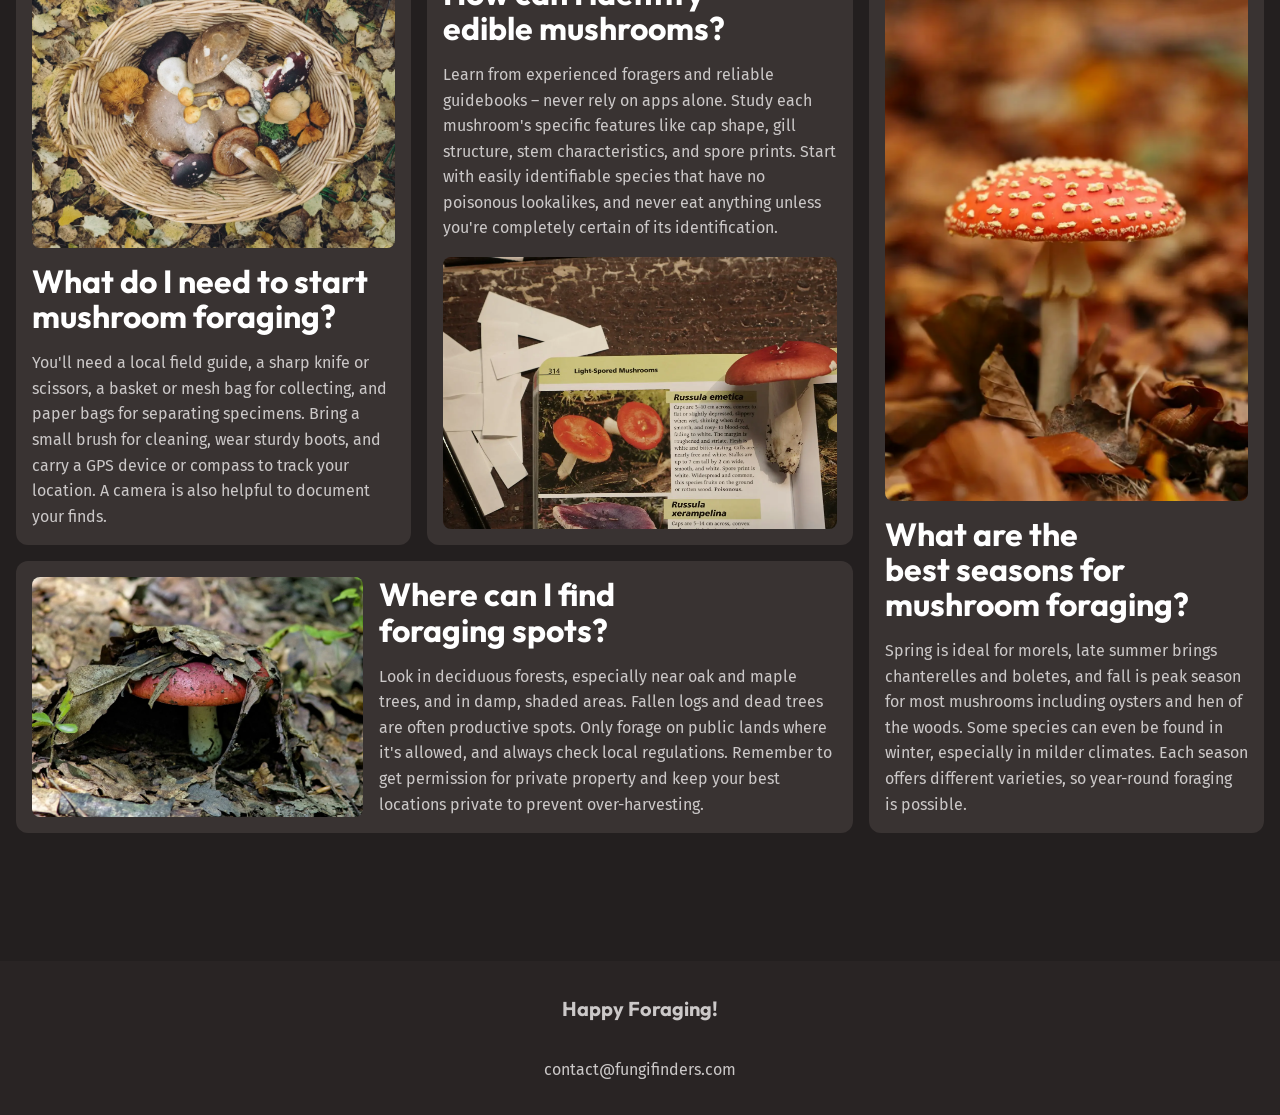
==== commit d0ec00d8: "style: style bento layout" ====
--- a/mashroom-guide.html
+++ b/mashroom-guide.html
@@ -432,69 +432,75 @@
       </section>
       <section class="background-extra-dark section">
         <div class="wrapper" data-width="wide">
-          <h2 class="section-title">Frequently Asked Questions</h2>
-
-          <div class="card">
-            <img
-              src="/assets/images/start-foraging.webp"
-              alt="a basket full of a viarity of wild mushrooms"
-            />
-            <h3 class="card__title">
-              What do I need to start mushroom foraging?
-            </h3>
-            <p>
-              You'll need a local field guide, a sharp knife or scissors, a
-              basket or mesh bag for collecting, and paper bags for separating
-              specimens. Bring a small brush for cleaning, wear sturdy boots,
-              and carry a GPS device or compass to track your location. A camera
-              is also helpful to document your finds.
-            </p>
-          </div>
-          <div class="card">
-            <img
-              src="assets/images/identify-mushrooms.webp"
-              alt="A wild mushroom on top of a page in a mushroom identification book, giving detailed information about that mushroom"
-            />
-            <h3 class="card__title">How can I identify edible mushrooms?</h3>
-            <p>
-              Learn from experienced foragers and reliable guidebooks – never
-              rely on apps alone. Study each mushroom's specific features like
-              cap shape, gill structure, stem characteristics, and spore prints.
-              Start with easily identifiable species that have no poisonous
-              lookalikes, and never eat anything unless you're completely
-              certain of its identification.
-            </p>
-          </div>
-          <div class="card">
-            <img
-              src="assets/images/where-to-find.webp"
-              alt="A mushroom under a pile of leaves, with only one side of it visible"
-            />
-            <h3 class="card__title">Where can I find foraging spots?</h3>
-            <p>
-              Look in deciduous forests, especially near oak and maple trees,
-              and in damp, shaded areas. Fallen logs and dead trees are often
-              productive spots. Only forage on public lands where it's allowed,
-              and always check local regulations. Remember to get permission for
-              private property and keep your best locations private to prevent
-              over-harvesting.
-            </p>
-          </div>
-          <div class="card">
-            <img
-              src="assets/images/best-seasons.webp"
-              alt="A white stemmed mushroom, with a bright orange cap with white spots"
-            />
-            <h3 class="card__title">
-              What are the best seasons for mushroom foraging?
-            </h3>
-            <p>
-              Spring is ideal for morels, late summer brings chanterelles and
-              boletes, and fall is peak season for most mushrooms including
-              oysters and hen of the woods. Some species can even be found in
-              winter, especially in milder climates. Each season offers
-              different varieties, so year-round foraging is possible.
-            </p>
+          <div class="flow">
+            <h2 class="section-title">Frequently Asked Questions</h2>
+            <div class="faq_bento">
+              <div class="card">
+                <img
+                  src="/assets/images/start-foraging.webp"
+                  alt="a basket full of a viarity of wild mushrooms"
+                />
+                <h3 class="card__title">
+                  What do I need to start mushroom foraging?
+                </h3>
+                <p>
+                  You'll need a local field guide, a sharp knife or scissors, a
+                  basket or mesh bag for collecting, and paper bags for
+                  separating specimens. Bring a small brush for cleaning, wear
+                  sturdy boots, and carry a GPS device or compass to track your
+                  location. A camera is also helpful to document your finds.
+                </p>
+              </div>
+              <div class="card">
+                <img
+                  src="assets/images/identify-mushrooms.webp"
+                  alt="A wild mushroom on top of a page in a mushroom identification book, giving detailed information about that mushroom"
+                />
+                <h3 class="card__title">
+                  How can I identify edible mushrooms?
+                </h3>
+                <p>
+                  Learn from experienced foragers and reliable guidebooks –
+                  never rely on apps alone. Study each mushroom's specific
+                  features like cap shape, gill structure, stem characteristics,
+                  and spore prints. Start with easily identifiable species that
+                  have no poisonous lookalikes, and never eat anything unless
+                  you're completely certain of its identification.
+                </p>
+              </div>
+              <div class="card">
+                <img
+                  src="assets/images/where-to-find.webp"
+                  alt="A mushroom under a pile of leaves, with only one side of it visible"
+                />
+                <h3 class="card__title">Where can I find foraging spots?</h3>
+                <p>
+                  Look in deciduous forests, especially near oak and maple
+                  trees, and in damp, shaded areas. Fallen logs and dead trees
+                  are often productive spots. Only forage on public lands where
+                  it's allowed, and always check local regulations. Remember to
+                  get permission for private property and keep your best
+                  locations private to prevent over-harvesting.
+                </p>
+              </div>
+              <div class="card">
+                <img
+                  src="assets/images/best-seasons.webp"
+                  alt="A white stemmed mushroom, with a bright orange cap with white spots"
+                />
+                <h3 class="card__title">
+                  What are the best seasons for mushroom foraging?
+                </h3>
+                <p>
+                  Spring is ideal for morels, late summer brings chanterelles
+                  and boletes, and fall is peak season for most mushrooms
+                  including oysters and hen of the woods. Some species can even
+                  be found in winter, especially in milder climates. Each season
+                  offers different varieties, so year-round foraging is
+                  possible.
+                </p>
+              </div>
+            </div>
           </div>
         </div>
       </section>
--- a/styles/styles.css
+++ b/styles/styles.css
@@ -415,6 +415,79 @@
     --card-title-font-size: var(--font-size-lg);
     --card-gap: 0.75rem;
   }
+  
+
+  .faq_bento {
+    --card-title-color: var(--text-high-contrast);
+    display: grid;
+    gap: 1rem;
+    grid-template-areas:
+      "card-one"
+      "card-two"
+      "card-three"
+      "card-four"
+    ;
+
+    .card > img {
+      height: 100%;
+      object-fit: cover;
+    }
+
+    @media(width > 600px){
+      grid-template-areas: 
+        "card-one card-two"
+        "card-three card-four"
+      ;
+
+      .card:nth-child(even) > img{
+        order: 3;
+      }
+    }
+
+    @media(width > 900px){
+      grid-template-areas:
+        "card-one card-two card-four"
+        "card-three card-three card-four"
+      ;
+      
+      .card:nth-child(4) > img {
+        order: 0;
+      }
+    }
+
+
+    .card:nth-child(1) {
+      grid-area: card-one;
+    }
+    .card:nth-child(2) {
+      grid-area: card-two;
+    }
+    .card:nth-child(3) {
+      grid-area: card-three;
+       
+      @media (width > 900px) {
+        display: grid;
+        column-gap: 1rem;
+        align-items: start;
+        img {
+          grid-column: 1 / 2;
+          grid-row: 1 / 3;
+        }
+        h3 {
+          grid-column: 2 / 3;
+          grid-row: 1 / 2;
+        }
+        p {
+          grid-column: 2 / 3;
+          grid-row: 2/ 3;
+        }
+      }
+    }
+    .card:nth-child(4) {
+      grid-area: card-four;
+    }
+  }
+
 
   .card {
     display: flex;
